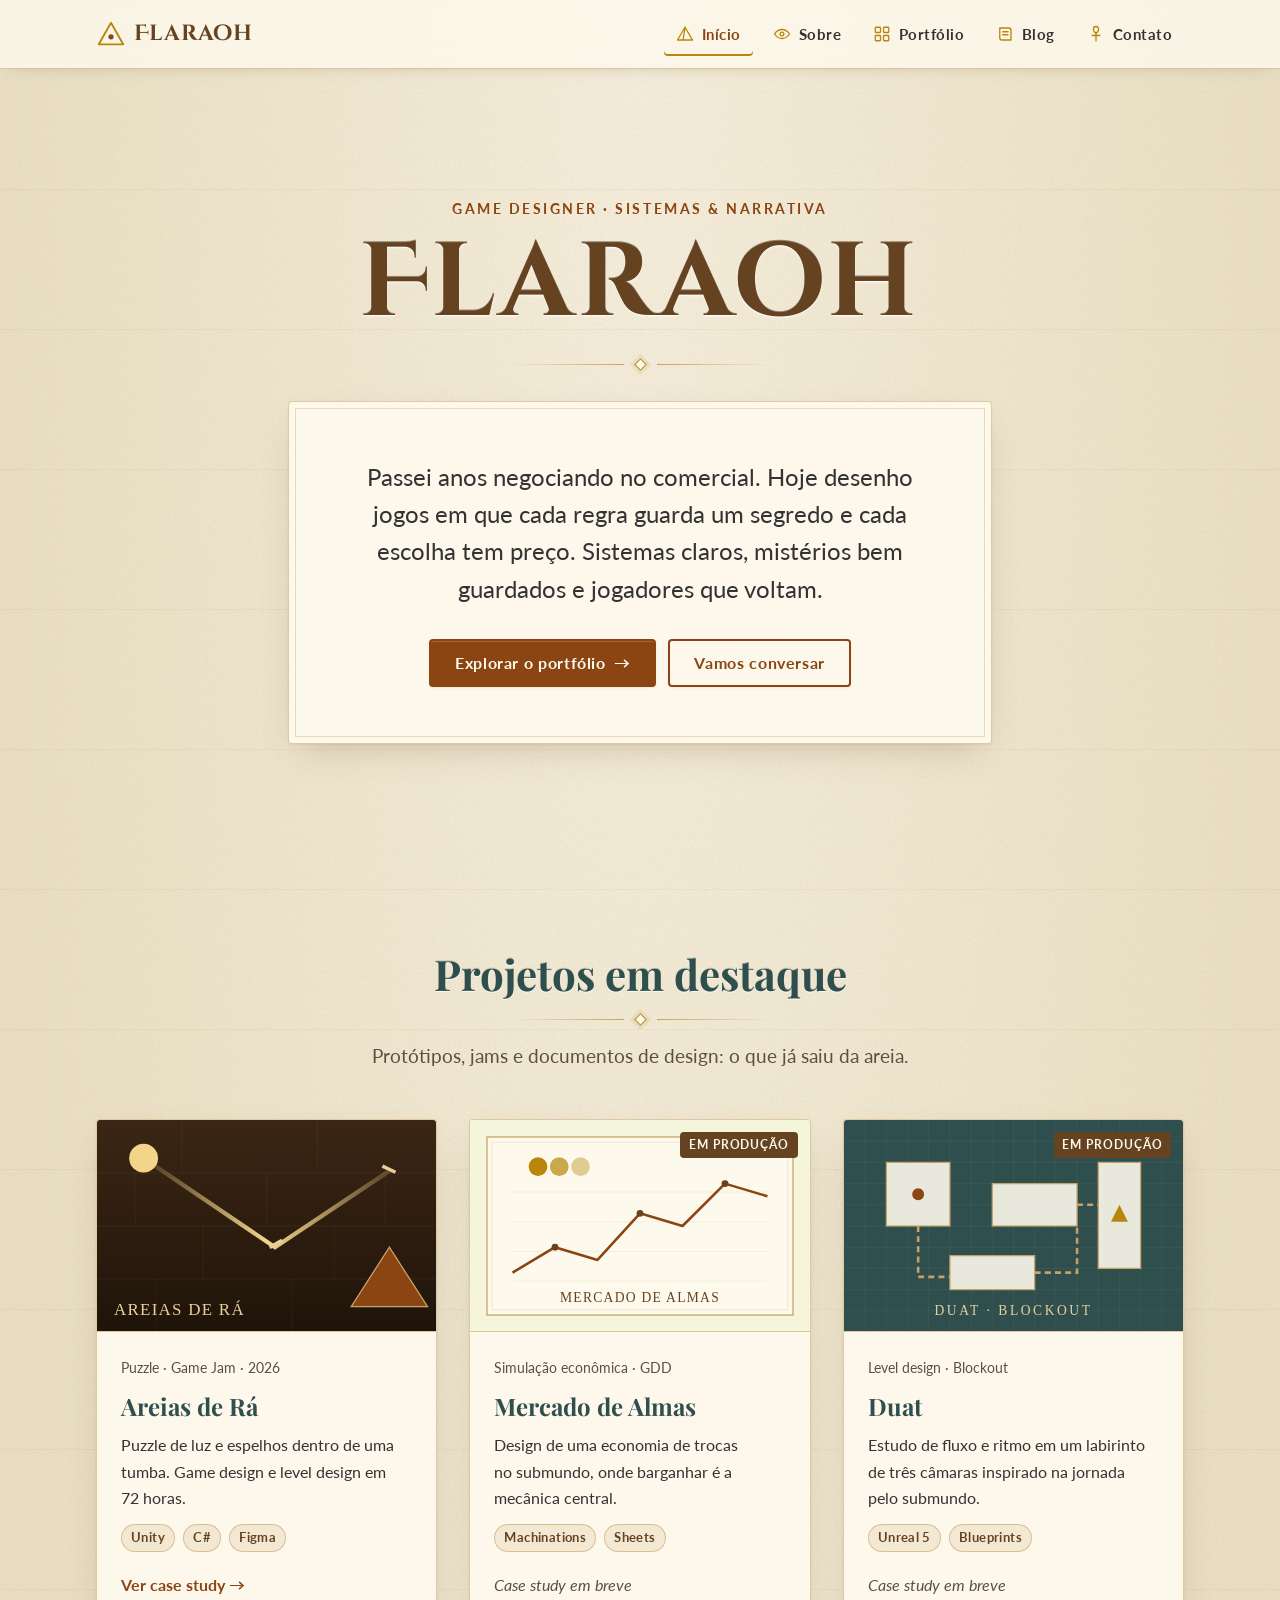
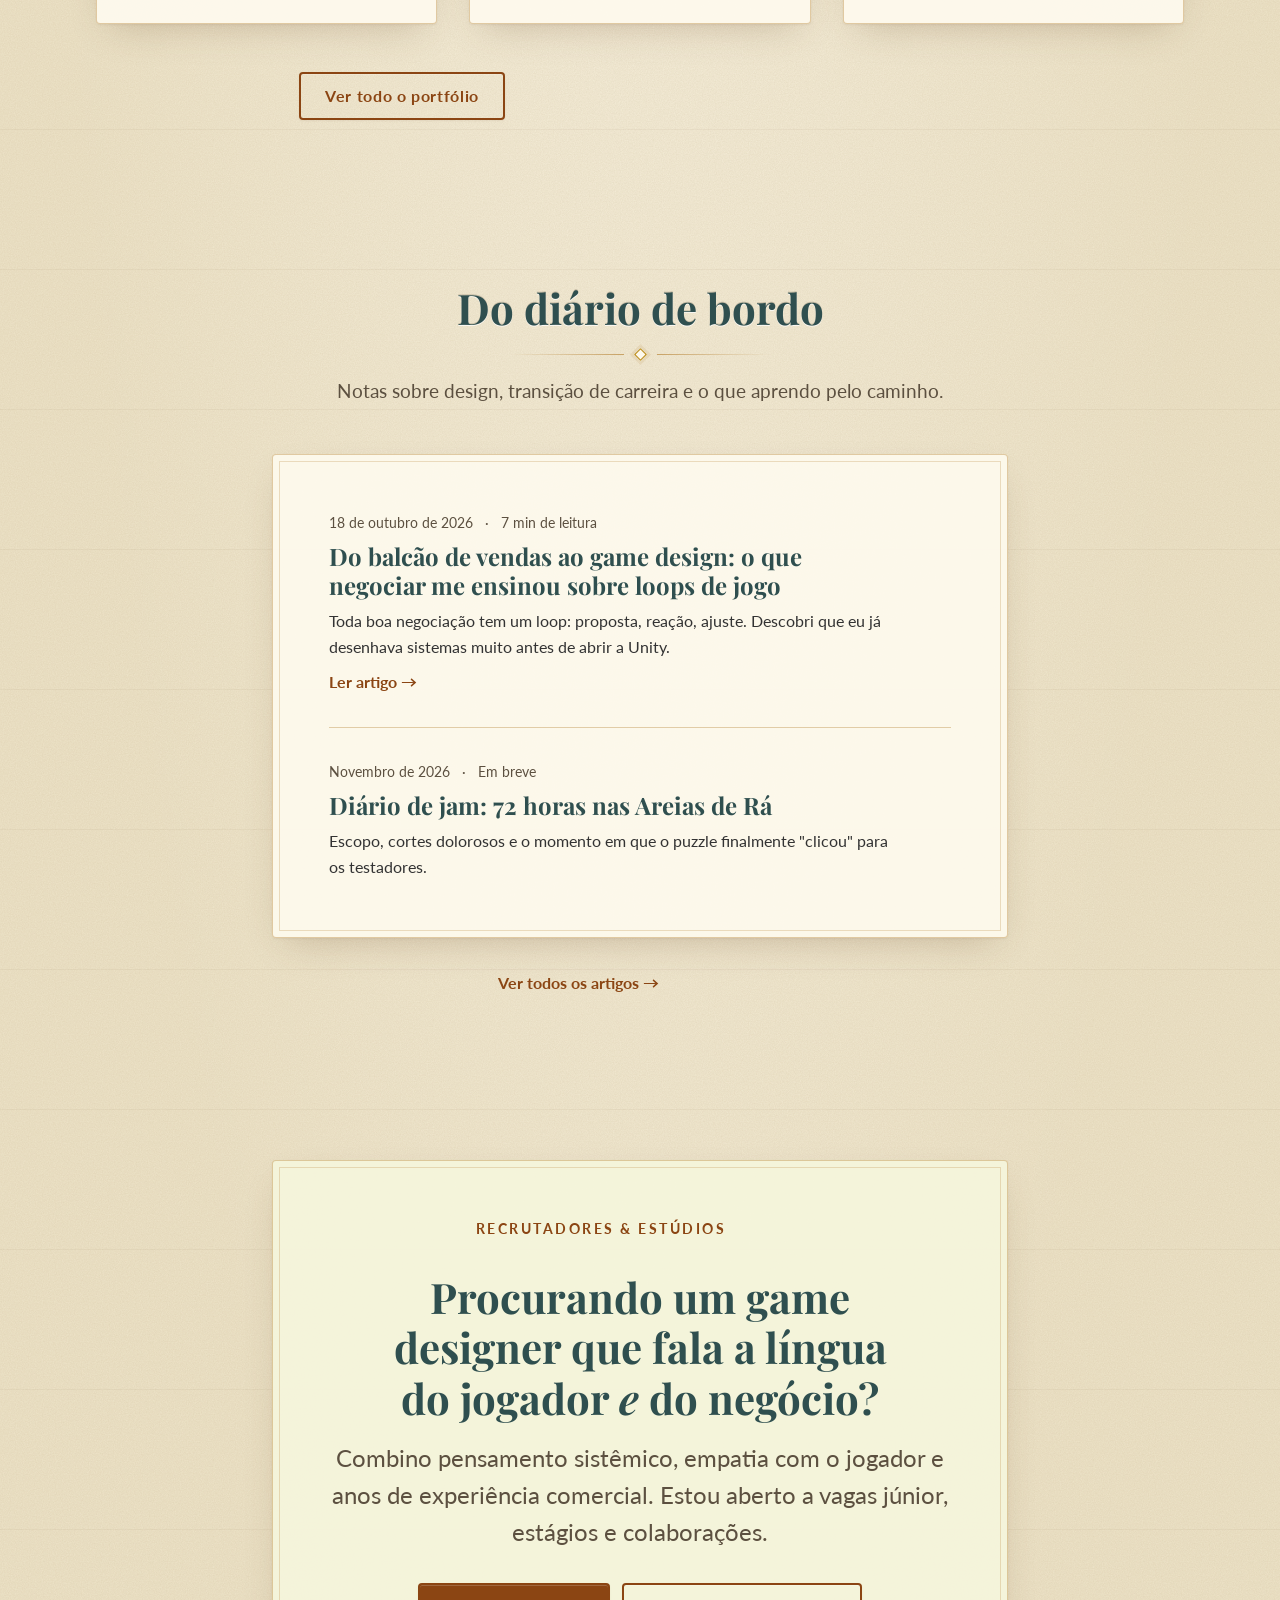
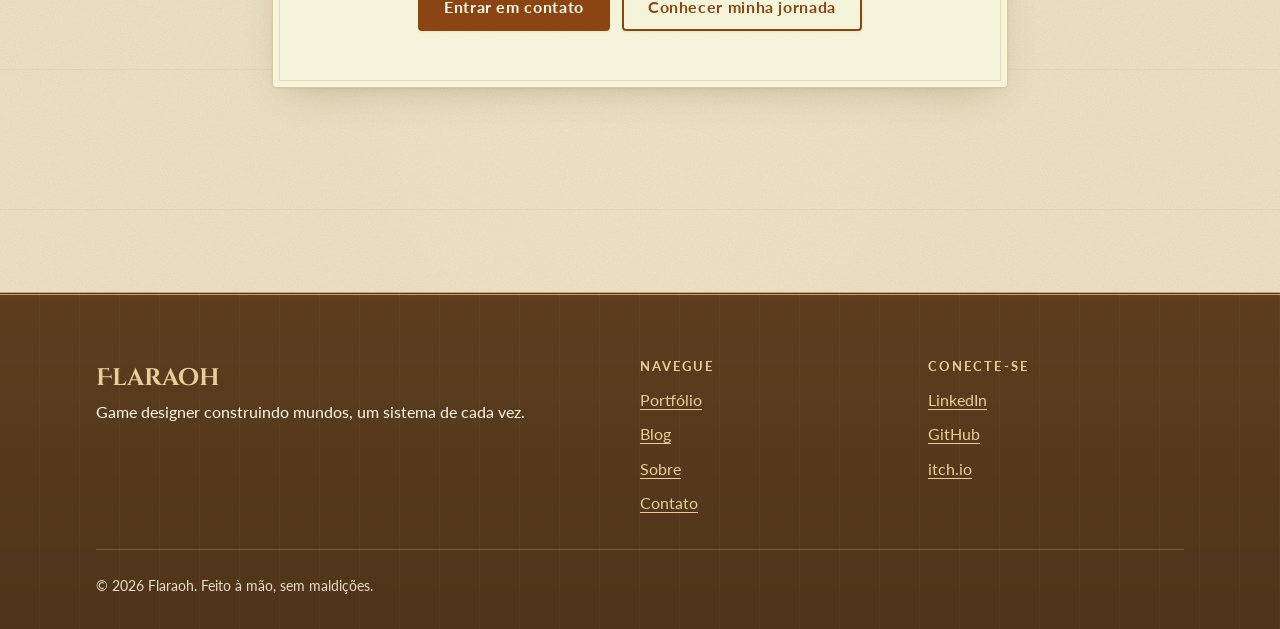
==== index.html @ 3b941d6c "Versão inicial do site Flaraoh Co-Authored-By: Claude Opus 5.5 <noreply@anthropic.com>" ====
<!doctype html>
<html lang="pt-BR">
<head>
  <meta charset="utf-8">
  <meta name="viewport" content="width=device-width, initial-scale=1">
  <title>Flaraoh · Game Designer — Portfólio & Blog</title>
  <meta name="description" content="Flaraoh é game designer com foco em sistemas, narrativa e level design. Conheça os projetos, o blog e vamos conversar.">
  <meta name="theme-color" content="#FDF9ED">
  <meta property="og:title" content="Flaraoh · Game Designer">
  <meta property="og:description" content="Portfólio e blog de game design de Flaraoh.">
  <meta property="og:type" content="website">
  <link rel="icon" href="assets/favicon.svg" type="image/svg+xml">
  <link rel="preconnect" href="https://fonts.googleapis.com">
  <link rel="preconnect" href="https://fonts.gstatic.com" crossorigin>
  <link rel="stylesheet" href="https://fonts.googleapis.com/css2?family=Cinzel+Decorative:wght@700&family=Lato:ital,wght@0,400;0,700;1,400&family=Playfair+Display:wght@600;700&display=swap">
  <link rel="stylesheet" href="css/style.css">
  <script>document.documentElement.classList.add("js");</script>
  <script src="js/main.js" defer></script>
</head>
<body>
  <a class="skip-link" href="#conteudo">Pular para o conteúdo</a>

  <header class="site-header">
    <div class="container site-header__inner">
      <a class="brand" href="index.html">
        <svg class="brand__mark" viewBox="0 0 32 32" aria-hidden="true"><path d="M16 4 3 27h26L16 4Z" fill="none" stroke="#B8860B" stroke-width="2" stroke-linejoin="round"/><circle cx="16" cy="19" r="2.8" fill="#8B4513"/></svg>
        <span class="brand__name">Flaraoh</span>
      </a>
      <button class="nav-toggle" type="button" aria-expanded="false" aria-controls="site-nav">
        <span class="nav-toggle__bars" aria-hidden="true"></span>
        <span class="nav-toggle__label visually-hidden">Abrir menu</span>
      </button>
      <nav id="site-nav" class="site-nav" aria-label="Principal">
        <ul class="site-nav__list">
          <li><a class="site-nav__link" href="index.html" aria-current="page"><svg class="site-nav__icon" viewBox="0 0 24 24" aria-hidden="true"><path d="M12 3 2 20h20L12 3Z"/><path d="M12 3 9.5 20"/></svg>Início</a></li>
          <li><a class="site-nav__link" href="about.html"><svg class="site-nav__icon" viewBox="0 0 24 24" aria-hidden="true"><path d="M2 12s4-6 10-6 10 6 10 6-4 6-10 6S2 12 2 12Z"/><circle cx="12" cy="12" r="2.5"/></svg>Sobre</a></li>
          <li><a class="site-nav__link" href="portfolio.html"><svg class="site-nav__icon" viewBox="0 0 24 24" aria-hidden="true"><rect x="3" y="3" width="7" height="7" rx="1"/><rect x="14" y="3" width="7" height="7" rx="1"/><rect x="3" y="14" width="7" height="7" rx="1"/><rect x="14" y="14" width="7" height="7" rx="1"/></svg>Portfólio</a></li>
          <li><a class="site-nav__link" href="blog.html"><svg class="site-nav__icon" viewBox="0 0 24 24" aria-hidden="true"><path d="M5 4h12a3 3 0 0 1 3 3v13H8a3 3 0 0 1-3-3V4Z"/><path d="M9 9h7M9 13h7"/></svg>Blog</a></li>
          <li><a class="site-nav__link" href="contact.html"><svg class="site-nav__icon" viewBox="0 0 24 24" aria-hidden="true"><path d="M12 11C9.5 9 8.5 7 8.5 5.5a3.5 3.5 0 0 1 7 0C15.5 7 14.5 9 12 11Z"/><path d="M12 11v10M7 14h10"/></svg>Contato</a></li>
        </ul>
      </nav>
    </div>
  </header>

  <main id="conteudo">
    <!-- HERO -->
    <section class="hero" aria-labelledby="hero-title">
      <div class="container hero__inner">
        <p class="eyebrow">Game Designer · Sistemas & Narrativa</p>
        <h1 id="hero-title" class="hero__title engraved">Flaraoh</h1>
        <div class="divider" aria-hidden="true"><span class="divider__gem"></span></div>
        <div class="plaque hero__plaque">
          <p class="hero__lead">Passei anos negociando no comercial. Hoje desenho jogos em que cada regra guarda um segredo e cada escolha tem preço. Sistemas claros, mistérios bem guardados e jogadores que voltam.</p>
          <div class="hero__actions">
            <a class="btn" href="portfolio.html">Explorar o portfólio <span class="btn__arrow" aria-hidden="true">→</span></a>
            <a class="btn btn--ghost" href="contact.html">Vamos conversar</a>
          </div>
        </div>
      </div>
    </section>

    <!-- PROJETOS EM DESTAQUE -->
    <section class="section" aria-labelledby="projetos-title">
      <div class="container">
        <header class="section-header">
          <h2 id="projetos-title" class="section-title engraved--subtle">Projetos em destaque</h2>
          <div class="divider" aria-hidden="true"><span class="divider__gem"></span></div>
          <p class="section-header__sub">Protótipos, jams e documentos de design: o que já saiu da areia.</p>
        </header>

        <ul class="grid grid--3 card-list" role="list">
          <li>
            <article class="card">
              <div class="card__media"><img src="assets/img/project-1.svg" alt="" width="800" height="500" loading="lazy" decoding="async"></div>
              <div class="card__body">
                <p class="card__meta">Puzzle · Game Jam · 2026</p>
                <h3 class="card__title"><a class="card__link" href="project-1.html">Areias de Rá</a></h3>
                <p>Puzzle de luz e espelhos dentro de uma tumba. Game design e level design em 72 horas.</p>
                <ul class="tag-list" aria-label="Tecnologias"><li class="tag">Unity</li><li class="tag">C#</li><li class="tag">Figma</li></ul>
                <p class="card__footer"><span class="card__cta">Ver case study →</span></p>
              </div>
            </article>
          </li>
          <li>
            <article class="card">
              <span class="badge">Em produção</span>
              <div class="card__media"><img src="assets/img/project-2.svg" alt="" width="800" height="500" loading="lazy" decoding="async"></div>
              <div class="card__body">
                <p class="card__meta">Simulação econômica · GDD</p>
                <h3 class="card__title">Mercado de Almas</h3>
                <p>Design de uma economia de trocas no submundo, onde barganhar é a mecânica central.</p>
                <ul class="tag-list" aria-label="Tecnologias"><li class="tag">Machinations</li><li class="tag">Sheets</li></ul>
                <p class="card__footer"><span class="card__cta card__cta--soon">Case study em breve</span></p>
              </div>
            </article>
          </li>
          <li>
            <article class="card">
              <span class="badge">Em produção</span>
              <div class="card__media"><img src="assets/img/project-3.svg" alt="" width="800" height="500" loading="lazy" decoding="async"></div>
              <div class="card__body">
                <p class="card__meta">Level design · Blockout</p>
                <h3 class="card__title">Duat</h3>
                <p>Estudo de fluxo e ritmo em um labirinto de três câmaras inspirado na jornada pelo submundo.</p>
                <ul class="tag-list" aria-label="Tecnologias"><li class="tag">Unreal 5</li><li class="tag">Blueprints</li></ul>
                <p class="card__footer"><span class="card__cta card__cta--soon">Case study em breve</span></p>
              </div>
            </article>
          </li>
        </ul>

        <p class="text-center mt-7"><a class="btn btn--ghost" href="portfolio.html">Ver todo o portfólio</a></p>
      </div>
    </section>

    <!-- ÚLTIMAS DO BLOG -->
    <section class="section section--tight" aria-labelledby="blog-title">
      <div class="container container--narrow">
        <header class="section-header">
          <h2 id="blog-title" class="section-title engraved--subtle">Do diário de bordo</h2>
          <div class="divider" aria-hidden="true"><span class="divider__gem"></span></div>
          <p class="section-header__sub">Notas sobre design, transição de carreira e o que aprendo pelo caminho.</p>
        </header>

        <div class="plaque">
          <ul class="post-list">
            <li>
              <article class="post-preview">
                <p class="post-preview__meta"><time datetime="2026-10-18">18 de outubro de 2026</time><span>7 min de leitura</span></p>
                <h3 class="post-preview__title"><a href="post-1.html">Do balcão de vendas ao game design: o que negociar me ensinou sobre loops de jogo</a></h3>
                <p class="post-preview__excerpt">Toda boa negociação tem um loop: proposta, reação, ajuste. Descobri que eu já desenhava sistemas muito antes de abrir a Unity.</p>
                <p><a class="link-arrow" href="post-1.html" aria-label="Ler artigo: Do balcão de vendas ao game design">Ler artigo</a></p>
              </article>
            </li>
            <li>
              <article class="post-preview">
                <p class="post-preview__meta"><time datetime="2026-11">Novembro de 2026</time><span>Em breve</span></p>
                <h3 class="post-preview__title">Diário de jam: 72 horas nas Areias de Rá</h3>
                <p class="post-preview__excerpt">Escopo, cortes dolorosos e o momento em que o puzzle finalmente "clicou" para os testadores.</p>
              </article>
            </li>
          </ul>
        </div>

        <p class="text-center mt-6"><a class="link-arrow" href="blog.html">Ver todos os artigos</a></p>
      </div>
    </section>

    <!-- CTA -->
    <section class="section" aria-labelledby="cta-title">
      <div class="container container--narrow">
        <div class="plaque plaque--beige cta-band">
          <p class="eyebrow">Recrutadores & estúdios</p>
          <h2 id="cta-title" class="mt-6">Procurando um game designer que fala a língua do jogador <em>e</em> do negócio?</h2>
          <p class="lead">Combino pensamento sistêmico, empatia com o jogador e anos de experiência comercial. Estou aberto a vagas júnior, estágios e colaborações.</p>
          <div class="cta-band__actions">
            <a class="btn" href="contact.html">Entrar em contato</a>
            <a class="btn btn--ghost" href="about.html">Conhecer minha jornada</a>
          </div>
        </div>
      </div>
    </section>
  </main>

  <footer class="site-footer">
    <div class="container site-footer__inner">
      <div>
        <p class="site-footer__brand">Flaraoh</p>
        <p>Game designer construindo mundos, um sistema de cada vez.</p>
      </div>
      <nav aria-label="Rodapé">
        <h2 class="site-footer__heading">Navegue</h2>
        <ul class="site-footer__links">
          <li><a href="portfolio.html">Portfólio</a></li>
          <li><a href="blog.html">Blog</a></li>
          <li><a href="about.html">Sobre</a></li>
          <li><a href="contact.html">Contato</a></li>
        </ul>
      </nav>
      <div>
        <h2 class="site-footer__heading">Conecte-se</h2>
        <ul class="site-footer__links">
          <li><a href="https://www.linkedin.com/in/seu-usuario" rel="noopener">LinkedIn</a></li>
          <li><a href="https://github.com/seu-usuario" rel="noopener">GitHub</a></li>
          <li><a href="https://seu-usuario.itch.io" rel="noopener">itch.io</a></li>
        </ul>
      </div>
      <p class="site-footer__copy">© <span data-year>2026</span> Flaraoh. Feito à mão, sem maldições.</p>
    </div>
  </footer>
</body>
</html>
---- css/style.css ----
/* ==========================================================================
   Flaraoh — Portfólio & Blog
   Tema: "Deserto Dourado" · Tipografia: "Antigo & Moderno"
   Organização: 1. Tokens · 2. Reset/Base · 3. Tipografia · 4. Layout
                5. Componentes · 6. Páginas · 7. Utilitários · 8. Media
   Convenção de classes: BEM-like (bloco__elemento--modificador)
   ========================================================================== */

/* 1. TOKENS
   ========================================================================== */
:root {
  /* Paleta "Deserto Dourado" */
  --c-sand: #FDF9ED;        /* Primária: Areia Clara (placas/pergaminho) */
  --c-beige: #F5F5DC;       /* Primária: Bege Claro */
  --c-wall: #EDE3C8;        /* Pedra da parede (fundo do body) */
  --c-gold: #C8A265;        /* Secundária: Ouro Envelhecido (decorativo) */
  --c-goldenrod: #B8860B;   /* Secundária: Goldenrod (ícones/linhas) */
  --c-gold-light: #E8CF9A;  /* Ouro claro para texto sobre fundo escuro */
  --c-cta: #8B4513;         /* Destaque: Saddle Brown (botões/links) */
  --c-cta-dark: #654321;    /* Destaque: Marrom Escuro (hover/títulos) */
  --c-text: #333333;        /* Texto principal */
  --c-slate: #2F4F4F;       /* Títulos secundários */
  --c-muted: #5C5040;       /* Texto de apoio (contraste ≥ 7:1 sobre areia) */
  --c-border: #7A6545;      /* Borda de campos (≥ 3:1 sobre areia) */
  --c-error: #A0281E;
  --c-success: #2E5E3A;

  /* Tipografia */
  --f-display: "Cinzel Decorative", "Cinzel", Georgia, serif;
  --f-heading: "Playfair Display", Georgia, "Times New Roman", serif;
  --f-body: "Lato", "Open Sans", system-ui, -apple-system, "Segoe UI", sans-serif;

  --fs-sm: 0.875rem;
  --fs-base: 1rem;
  --fs-md: clamp(1.0625rem, 0.3vw + 1rem, 1.1875rem);
  --fs-lg: clamp(1.25rem, 0.8vw + 1rem, 1.5rem);
  --fs-h3: clamp(1.25rem, 0.9vw + 1rem, 1.5rem);
  --fs-h2: clamp(1.75rem, 2.2vw + 1rem, 2.625rem);
  --fs-h1: clamp(2.25rem, 4vw + 1rem, 3.75rem);
  --fs-hero: clamp(3rem, 9vw + 1rem, 6.5rem);

  /* Espaçamento */
  --sp-1: 0.25rem;
  --sp-2: 0.5rem;
  --sp-3: 0.75rem;
  --sp-4: 1rem;
  --sp-5: 1.5rem;
  --sp-6: 2rem;
  --sp-7: 3rem;
  --sp-8: 4rem;
  --sp-9: 6rem;
  --section-y: clamp(3.5rem, 8vw, 7rem);

  /* Formas & sombras */
  --radius: 4px;
  --radius-lg: 10px;
  --shadow-sm: 0 1px 2px rgb(101 67 33 / 0.08);
  --shadow-plaque: 0 1px 2px rgb(101 67 33 / 0.08), 0 14px 36px -14px rgb(101 67 33 / 0.28);
  --shadow-lift: 0 2px 4px rgb(101 67 33 / 0.1), 0 20px 40px -16px rgb(101 67 33 / 0.35);

  --container: 72rem;
  --measure: 68ch;
  --header-h: 4.25rem;
  --ease: cubic-bezier(0.2, 0.7, 0.2, 1);
}

/* 2. RESET / BASE
   ========================================================================== */
*,
*::before,
*::after { box-sizing: border-box; }

* { margin: 0; }

html {
  -webkit-text-size-adjust: 100%;
  text-size-adjust: 100%;
  scroll-behavior: smooth;
  scroll-padding-top: calc(var(--header-h) + var(--sp-4));
}

body {
  min-height: 100vh;
  display: flex;
  flex-direction: column;
  font-family: var(--f-body);
  font-size: var(--fs-base);
  line-height: 1.65;
  color: var(--c-text);
  background-color: var(--c-wall);
  /* "Parede gravada": ruído de pedra + fiadas horizontais muito sutis */
  background-image:
    url("data:image/svg+xml,%3Csvg xmlns='http://www.w3.org/2000/svg' width='220' height='220'%3E%3Cfilter id='n'%3E%3CfeTurbulence type='fractalNoise' baseFrequency='.85' numOctaves='3' stitchTiles='stitch'/%3E%3CfeColorMatrix values='0 0 0 0 .40 0 0 0 0 .28 0 0 0 0 .13 0 0 0 .16 0'/%3E%3C/filter%3E%3Crect width='100%25' height='100%25' filter='url(%23n)'/%3E%3C/svg%3E"),
    repeating-linear-gradient(0deg, transparent 0 139px, rgb(101 67 33 / 0.05) 139px 140px),
    radial-gradient(ellipse at 50% 0%, rgb(253 249 237 / 0.7), transparent 70%);
  text-rendering: optimizeLegibility;
  -webkit-font-smoothing: antialiased;
}

main { flex: 1; }

img,
svg,
video,
iframe {
  display: block;
  max-width: 100%;
}

img { height: auto; }

input,
button,
textarea,
select { font: inherit; color: inherit; }

a {
  color: var(--c-cta);
  text-decoration-thickness: 1px;
  text-underline-offset: 0.2em;
  transition: color 0.2s var(--ease);
}

a:hover { color: var(--c-cta-dark); text-decoration-thickness: 2px; }

:focus-visible {
  outline: 3px solid var(--c-cta);
  outline-offset: 3px;
  border-radius: 2px;
}

::selection { background: var(--c-gold); color: #1F1408; }

/* 3. TIPOGRAFIA
   ========================================================================== */
h1,
h2,
h3 {
  font-family: var(--f-heading);
  font-weight: 700;
  line-height: 1.2;
  color: var(--c-slate);
  text-wrap: balance;
}

h1 { font-size: var(--fs-h1); color: var(--c-cta-dark); }
h2 { font-size: var(--fs-h2); }
h3 { font-size: var(--fs-h3); }

p,
li { max-width: var(--measure); text-wrap: pretty; }

.lead {
  font-size: var(--fs-lg);
  line-height: 1.55;
  color: var(--c-muted);
}

.eyebrow {
  font-family: var(--f-body);
  font-size: var(--fs-sm);
  font-weight: 700;
  letter-spacing: 0.18em;
  text-transform: uppercase;
  color: var(--c-cta);
}

/* Efeito "gravado na pedra" — somente H1 da home e (sutilmente) H2 de seção */
.engraved {
  font-family: var(--f-display);
  font-weight: 700;
  letter-spacing: 0.04em;
  color: var(--c-cta-dark);
  text-shadow:
    0 -1px 0 rgb(40 22 6 / 0.45),   /* sombra na borda superior do sulco */
    0 1px 0 rgb(255 255 255 / 0.75), /* luz batendo na borda inferior */
    0 2px 3px rgb(255 255 255 / 0.35);
}

.engraved--subtle {
  text-shadow:
    0 -1px 0 rgb(40 22 6 / 0.18),
    0 1px 0 rgb(255 255 255 / 0.8);
}

/* 4. LAYOUT
   ========================================================================== */
.container {
  width: 100%;
  max-width: var(--container);
  margin-inline: auto;
  padding-inline: var(--sp-4);
}

.container--narrow { max-width: 50rem; }

.section { padding-block: var(--section-y); }
.section--tight { padding-block: calc(var(--section-y) * 0.6); }

.stack > * + * { margin-top: var(--sp-4); }
.stack--lg > * + * { margin-top: var(--sp-6); }

.grid {
  display: grid;
  gap: var(--sp-6);
  grid-template-columns: 1fr;
}

/* 5. COMPONENTES
   ========================================================================== */

/* --- Skip link --- */
.skip-link {
  position: absolute;
  left: var(--sp-4);
  top: -100px;
  z-index: 100;
  padding: var(--sp-3) var(--sp-4);
  background: var(--c-cta-dark);
  color: var(--c-sand);
  font-weight: 700;
  border-radius: var(--radius);
}

.skip-link:focus { top: var(--sp-3); color: var(--c-sand); }

/* --- Cabeçalho fixo --- */
.site-header {
  position: sticky;
  top: 0;
  z-index: 50;
  background: rgb(253 249 237 / 0.94);
  border-bottom: 1px solid rgb(200 162 101 / 0.6);
  box-shadow: 0 6px 18px -14px rgb(101 67 33 / 0.5);
}

@supports (backdrop-filter: blur(8px)) {
  .site-header {
    background: rgb(253 249 237 / 0.82);
    backdrop-filter: blur(10px) saturate(1.1);
  }
}

.site-header__inner {
  position: relative;
  display: flex;
  flex-wrap: wrap;
  align-items: center;
  justify-content: space-between;
  min-height: var(--header-h);
  gap: var(--sp-2) var(--sp-4);
}

.brand {
  display: inline-flex;
  align-items: center;
  gap: var(--sp-2);
  text-decoration: none;
  color: var(--c-cta-dark);
}

.brand:hover { color: var(--c-cta); text-decoration: none; }

.brand__mark { width: 30px; height: 30px; flex: none; }

.brand__name {
  font-family: var(--f-display);
  font-weight: 700;
  font-size: 1.375rem;
  letter-spacing: 0.04em;
}

/* --- Botão do menu (mobile) --- */
.nav-toggle {
  display: none;
  align-items: center;
  justify-content: center;
  width: 44px;
  height: 44px;
  padding: 0;
  background: transparent;
  border: 1px solid rgb(200 162 101 / 0.7);
  border-radius: var(--radius);
  cursor: pointer;
  color: var(--c-cta-dark);
}

.js .nav-toggle { display: inline-flex; }

.nav-toggle__bars,
.nav-toggle__bars::before,
.nav-toggle__bars::after {
  display: block;
  width: 20px;
  height: 2px;
  background: currentColor;
  border-radius: 2px;
  transition: transform 0.25s var(--ease), background-color 0.25s var(--ease);
}

.nav-toggle__bars { position: relative; }
.nav-toggle__bars::before,
.nav-toggle__bars::after { content: ""; position: absolute; left: 0; }
.nav-toggle__bars::before { top: -6px; }
.nav-toggle__bars::after { top: 6px; }

.nav-toggle[aria-expanded="true"] .nav-toggle__bars { background: transparent; }
.nav-toggle[aria-expanded="true"] .nav-toggle__bars::before { transform: translateY(6px) rotate(45deg); }
.nav-toggle[aria-expanded="true"] .nav-toggle__bars::after { transform: translateY(-6px) rotate(-45deg); }

/* --- Navegação --- */
.site-nav { width: 100%; }

.site-nav__list {
  list-style: none;
  padding: 0 0 var(--sp-3);
  display: flex;
  flex-wrap: wrap;
  gap: var(--sp-1) var(--sp-2);
}

/* Com JS: menu vira dropdown no mobile. Sem JS: fica sempre visível. */
.js .site-nav {
  display: none;
  position: absolute;
  top: 100%;
  left: 0;
  right: 0;
  background: var(--c-sand);
  border-bottom: 1px solid var(--c-gold);
  box-shadow: 0 18px 30px -18px rgb(101 67 33 / 0.45);
}

.js .site-nav.is-open { display: block; animation: nav-in 0.22s var(--ease); }

.js .site-nav__list {
  flex-direction: column;
  padding: var(--sp-3) var(--sp-4) var(--sp-5);
}

@keyframes nav-in {
  from { opacity: 0; transform: translateY(-6px); }
  to { opacity: 1; transform: none; }
}

.site-nav__link {
  display: flex;
  align-items: center;
  gap: var(--sp-2);
  min-height: 44px;
  padding: var(--sp-2) var(--sp-3);
  border-radius: var(--radius);
  font-weight: 700;
  font-size: 0.9375rem;
  letter-spacing: 0.03em;
  color: var(--c-text);
  text-decoration: none;
  transition: background-color 0.2s var(--ease), color 0.2s var(--ease);
}

.site-nav__link:hover {
  color: var(--c-cta-dark);
  background: rgb(200 162 101 / 0.16);
  text-decoration: none;
}

.site-nav__link[aria-current="page"] {
  color: var(--c-cta);
  box-shadow: inset 0 -2px 0 var(--c-goldenrod);
}

.site-nav__icon {
  width: 18px;
  height: 18px;
  flex: none;
  fill: none;
  stroke: var(--c-goldenrod);
  stroke-width: 1.75;
  stroke-linecap: round;
  stroke-linejoin: round;
}

/* --- Botões / CTAs --- */
.btn {
  --btn-bg: var(--c-cta);
  --btn-fg: var(--c-sand);
  --btn-bd: var(--c-cta);
  display: inline-flex;
  align-items: center;
  justify-content: center;
  gap: var(--sp-2);
  min-height: 48px;
  padding: var(--sp-3) var(--sp-5);
  font-family: var(--f-body);
  font-weight: 700;
  font-size: 1rem;
  letter-spacing: 0.04em;
  line-height: 1.2;
  text-decoration: none;
  color: var(--btn-fg);
  background: var(--btn-bg);
  border: 2px solid var(--btn-bd);
  border-radius: var(--radius);
  box-shadow: var(--shadow-sm), inset 0 1px 0 rgb(255 255 255 / 0.18);
  cursor: pointer;
  transition: transform 0.18s var(--ease), box-shadow 0.18s var(--ease),
              background-color 0.18s var(--ease), color 0.18s var(--ease);
}

.btn:hover {
  --btn-bg: var(--c-cta-dark);
  --btn-bd: var(--c-cta-dark);
  color: var(--btn-fg);
  text-decoration: none;
  transform: translateY(-2px);
  box-shadow: 0 10px 20px -10px rgb(101 67 33 / 0.7), inset 0 1px 0 rgb(255 255 255 / 0.18);
}

.btn:active {
  transform: translateY(1px);
  box-shadow: inset 0 3px 6px rgb(0 0 0 / 0.3);
}

.btn--ghost {
  --btn-bg: transparent;
  --btn-fg: var(--c-cta);
}

.btn--ghost:hover {
  --btn-bg: var(--c-cta);
  --btn-bd: var(--c-cta);
  --btn-fg: var(--c-sand);
}

.btn--block { width: 100%; }

.btn[disabled],
.btn[aria-disabled="true"] { opacity: 0.6; cursor: not-allowed; transform: none; }

.btn__arrow { transition: transform 0.18s var(--ease); }
.btn:hover .btn__arrow { transform: translateX(3px); }

.link-arrow {
  display: inline-flex;
  align-items: center;
  gap: var(--sp-1);
  font-weight: 700;
  text-decoration: none;
}

.link-arrow::after {
  content: "→";
  transition: transform 0.18s var(--ease);
}

.link-arrow:hover { text-decoration: underline; }
.link-arrow:hover::after { transform: translateX(3px); }

/* --- Placa / Pergaminho (fundo do conteúdo) --- */
.plaque {
  position: relative;
  padding: clamp(1.5rem, 5vw, 3.5rem);
  background: rgb(253 249 237 / 0.95);
  border: 1px solid rgb(200 162 101 / 0.55);
  border-radius: var(--radius);
  box-shadow: var(--shadow-plaque);
  /* moldura interna dupla, como uma placa entalhada */
  outline: 1px solid rgb(200 162 101 / 0.35);
  outline-offset: -8px;
}

.plaque--beige { background: rgb(245 245 220 / 0.95); }
.plaque--compact { padding: clamp(1.25rem, 4vw, 2rem); }

/* --- Divisor ornamental --- */
.divider {
  display: flex;
  align-items: center;
  gap: var(--sp-3);
  width: min(260px, 70%);
  margin: var(--sp-5) auto;
}

.divider::before,
.divider::after {
  content: "";
  flex: 1;
  height: 1px;
  background: linear-gradient(90deg, transparent, var(--c-gold));
}

.divider::after { background: linear-gradient(270deg, transparent, var(--c-gold)); }

.divider__gem {
  width: 9px;
  height: 9px;
  transform: rotate(45deg);
  border: 1px solid var(--c-goldenrod);
  background: var(--c-sand);
  box-shadow: 0 0 0 3px rgb(200 162 101 / 0.18);
}

.divider--start { margin-inline: 0; }
.divider--start::before { display: none; }

/* --- Cabeçalho de seção --- */
.section-header {
  text-align: center;
  margin-bottom: var(--sp-7);
}

.section-header > p { margin-inline: auto; }
.section-header .divider { margin-block: var(--sp-4); }

.section-title { font-family: var(--f-heading); }

.section-header__sub { color: var(--c-muted); font-size: var(--fs-md); }

/* --- Cabeçalho de página interna --- */
.page-header {
  padding-block: clamp(3rem, 7vw, 5.5rem) var(--sp-6);
  text-align: center;
}

.page-header > * { margin-inline: auto; }
.page-header .lead { margin-top: var(--sp-3); }

/* --- Hero (home) --- */
.hero {
  padding-block: clamp(3.5rem, 10vw, 8rem) var(--section-y);
  text-align: center;
  overflow: hidden;
}

.hero__inner { display: flex; flex-direction: column; align-items: center; }

.hero__title {
  font-size: var(--fs-hero);
  line-height: 1;
  margin-top: var(--sp-3);
}

.hero__plaque { max-width: 44rem; margin-top: var(--sp-2); }

.hero__lead {
  font-size: var(--fs-lg);
  line-height: 1.55;
  margin-inline: auto;
}

.hero__actions {
  display: flex;
  flex-direction: column;
  gap: var(--sp-3);
  margin-top: var(--sp-6);
}

/* --- Tags --- */
.tag-list {
  list-style: none;
  padding: 0;
  display: flex;
  flex-wrap: wrap;
  gap: var(--sp-2);
}

.tag {
  display: inline-block;
  padding: 0.2em 0.7em;
  font-size: 0.8125rem;
  font-weight: 700;
  letter-spacing: 0.03em;
  color: var(--c-cta-dark);
  background: rgb(200 162 101 / 0.18);
  border: 1px solid rgb(200 162 101 / 0.6);
  border-radius: 999px;
}

/* --- Cards de projeto --- */
.card-list { list-style: none; padding: 0; }
.card-list > li { max-width: none; display: flex; }
.card-list > li > .card { flex: 1; }

.card {
  position: relative;
  display: flex;
  flex-direction: column;
  background: rgb(253 249 237 / 0.96);
  border: 1px solid rgb(200 162 101 / 0.55);
  border-radius: var(--radius);
  box-shadow: var(--shadow-plaque);
  overflow: hidden;
  transition: transform 0.25s var(--ease), box-shadow 0.25s var(--ease);
}

.card:has(.card__link:hover),
.card:focus-within {
  transform: translateY(-4px);
  box-shadow: var(--shadow-lift);
}

.card__media {
  aspect-ratio: 16 / 10;
  background: var(--c-beige);
  border-bottom: 1px solid rgb(200 162 101 / 0.55);
  overflow: hidden;
}

.card__media img {
  width: 100%;
  height: 100%;
  object-fit: cover;
  transition: transform 0.5s var(--ease);
}

.card:has(.card__link:hover) .card__media img { transform: scale(1.04); }

.card__body {
  display: flex;
  flex-direction: column;
  flex: 1;
  gap: var(--sp-3);
  padding: var(--sp-5);
}

.card__meta { font-size: var(--fs-sm); color: var(--c-muted); }

.card__title a { color: inherit; text-decoration: none; }

/* link "esticado": o card inteiro é clicável sem aninhar links */
.card__link::after { content: ""; position: absolute; inset: 0; }

.card__footer { margin-top: auto; padding-top: var(--sp-2); }

.card__cta { font-weight: 700; color: var(--c-cta); }
.card__cta--soon { color: var(--c-muted); font-style: italic; font-weight: 400; }

.badge {
  position: absolute;
  top: var(--sp-3);
  right: var(--sp-3);
  z-index: 1;
  padding: 0.25em 0.7em;
  font-size: 0.75rem;
  font-weight: 700;
  letter-spacing: 0.08em;
  text-transform: uppercase;
  color: var(--c-sand);
  background: var(--c-cta-dark);
  border-radius: var(--radius);
}

/* --- Lista de posts --- */
.post-list { list-style: none; padding: 0; }

.post-list > li { max-width: none; }

.post-list > li + li {
  margin-top: var(--sp-6);
  padding-top: var(--sp-6);
  border-top: 1px solid rgb(200 162 101 / 0.5);
}

.post-preview { display: grid; gap: var(--sp-2); }

.post-preview__meta {
  display: flex;
  flex-wrap: wrap;
  gap: var(--sp-1) var(--sp-3);
  font-size: var(--fs-sm);
  color: var(--c-muted);
}

.post-preview__meta span::before { content: "·"; margin-right: var(--sp-3); }

.post-preview__title a { color: var(--c-slate); text-decoration: none; }
.post-preview__title a:hover { color: var(--c-cta); text-decoration: underline; }

.post-preview__excerpt { color: var(--c-text); }

/* --- Faixa de CTA --- */
.cta-band { text-align: center; }
.cta-band .lead { margin: var(--sp-4) auto 0; }
.cta-band__actions {
  display: flex;
  flex-wrap: wrap;
  justify-content: center;
  gap: var(--sp-3);
  margin-top: var(--sp-6);
}

/* --- Artigo / Prosa --- */
.prose {
  font-size: var(--fs-md);
  line-height: 1.8;
}

.prose > * + * { margin-top: 1.25em; }
.prose h2 { font-size: clamp(1.5rem, 1.5vw + 1rem, 2rem); margin-top: 2.2em; }
.prose h3 { margin-top: 1.8em; }
.prose h2 + *,
.prose h3 + * { margin-top: 0.6em; }

.prose ul,
.prose ol { padding-left: 1.4em; }
.prose li + li { margin-top: 0.4em; }
.prose li::marker { color: var(--c-goldenrod); }

.prose blockquote {
  padding: var(--sp-4) var(--sp-5);
  border-left: 3px solid var(--c-gold);
  background: rgb(200 162 101 / 0.1);
  font-family: var(--f-heading);
  font-style: italic;
  font-size: 1.15em;
  color: var(--c-slate);
}

.prose code {
  font-size: 0.9em;
  padding: 0.1em 0.35em;
  background: rgb(200 162 101 / 0.18);
  border-radius: 3px;
}

.article-header { text-align: center; }
.article-header > * { margin-inline: auto; }
.article-header__meta {
  display: flex;
  flex-wrap: wrap;
  justify-content: center;
  gap: var(--sp-1) var(--sp-4);
  margin-top: var(--sp-4);
  font-size: var(--fs-sm);
  color: var(--c-muted);
}

/* --- Figuras / mídia --- */
.figure { margin-block: var(--sp-6); }

.figure img,
.figure .video-frame {
  width: 100%;
  border-radius: var(--radius);
  border: 1px solid rgb(200 162 101 / 0.55);
  box-shadow: var(--shadow-sm);
}

.figure figcaption {
  margin-top: var(--sp-2);
  font-size: var(--fs-sm);
  color: var(--c-muted);
  text-align: center;
  max-width: none;
}

.video-frame {
  position: relative;
  aspect-ratio: 16 / 9;
  background: #2A1B0E;
  overflow: hidden;
}

.video-frame iframe,
.video-frame img { position: absolute; inset: 0; width: 100%; height: 100%; object-fit: cover; border: 0; }

.gallery {
  display: grid;
  gap: var(--sp-4);
  grid-template-columns: 1fr;
}

.gallery .figure { margin: 0; }

/* --- Lista de metadados (projeto) --- */
.meta-list {
  display: grid;
  gap: var(--sp-4);
  grid-template-columns: repeat(auto-fit, minmax(8rem, 1fr));
}

.meta-list dt {
  font-size: 0.75rem;
  font-weight: 700;
  letter-spacing: 0.14em;
  text-transform: uppercase;
  color: var(--c-cta);
}

.meta-list dd { margin: var(--sp-1) 0 0; font-weight: 700; color: var(--c-slate); }

/* --- Destaques do case study --- */
.stats {
  list-style: none;
  padding: 0;
  display: grid;
  gap: var(--sp-4);
  grid-template-columns: repeat(auto-fit, minmax(9rem, 1fr));
}

.stats li {
  max-width: none;
  padding: var(--sp-4);
  text-align: center;
  background: rgb(200 162 101 / 0.12);
  border: 1px solid rgb(200 162 101 / 0.5);
  border-radius: var(--radius);
}

.stats strong {
  display: block;
  font-family: var(--f-heading);
  font-size: 2rem;
  line-height: 1.1;
  color: var(--c-cta-dark);
}

.stats span { font-size: var(--fs-sm); color: var(--c-muted); }

/* --- Navegação entre páginas (anterior/próximo) --- */
.pager {
  display: flex;
  flex-wrap: wrap;
  justify-content: space-between;
  gap: var(--sp-4);
  margin-top: var(--sp-7);
  padding-top: var(--sp-5);
  border-top: 1px solid rgb(200 162 101 / 0.5);
}

/* --- Linha do tempo (sobre) --- */
.timeline {
  list-style: none;
  padding: 0 0 0 var(--sp-6);
  position: relative;
}

.timeline::before {
  content: "";
  position: absolute;
  left: 7px;
  top: 0.4rem;
  bottom: 0.4rem;
  width: 1px;
  background: linear-gradient(var(--c-gold), rgb(200 162 101 / 0.2));
}

.timeline__item { position: relative; max-width: none; }
.timeline__item + .timeline__item { margin-top: var(--sp-6); }

.timeline__item::before {
  content: "";
  position: absolute;
  left: calc(-1 * var(--sp-6) + 2px);
  top: 0.45rem;
  width: 11px;
  height: 11px;
  transform: rotate(45deg);
  background: var(--c-sand);
  border: 2px solid var(--c-goldenrod);
}

.timeline__item--current::before { background: var(--c-cta); border-color: var(--c-cta); }

.timeline__period {
  font-size: var(--fs-sm);
  font-weight: 700;
  letter-spacing: 0.1em;
  text-transform: uppercase;
  color: var(--c-cta);
}

.timeline__item h3 { margin-block: var(--sp-1) var(--sp-2); }

/* --- Perfil (sobre) --- */
.profile {
  display: grid;
  gap: var(--sp-6);
  align-items: center;
}

.profile__photo {
  width: min(280px, 80%);
  margin-inline: auto;
  padding: 10px;
  background: var(--c-sand);
  border: 1px solid var(--c-gold);
  border-radius: 140px 140px var(--radius) var(--radius); /* arco de portal de templo */
  box-shadow: var(--shadow-plaque);
}

.profile__photo img { border-radius: 130px 130px 2px 2px; width: 100%; }

.skill-groups {
  display: grid;
  gap: var(--sp-5);
}

.skill-group h3 { font-size: 1.125rem; margin-bottom: var(--sp-3); }

.contact-facts { list-style: none; padding: 0; display: grid; gap: var(--sp-2); }
.contact-facts strong { color: var(--c-slate); }

/* --- Links sociais --- */
.social-list {
  list-style: none;
  padding: 0;
  display: grid;
  gap: var(--sp-3);
}

.social-list a {
  display: flex;
  align-items: center;
  gap: var(--sp-3);
  min-height: 48px;
  padding: var(--sp-3) var(--sp-4);
  font-weight: 700;
  text-decoration: none;
  color: var(--c-text);
  background: rgb(253 249 237 / 0.7);
  border: 1px solid rgb(200 162 101 / 0.6);
  border-radius: var(--radius);
  transition: border-color 0.2s var(--ease), transform 0.2s var(--ease), background-color 0.2s var(--ease);
}

.social-list a:hover {
  color: var(--c-cta-dark);
  border-color: var(--c-cta);
  background: var(--c-sand);
  transform: translateX(3px);
}

.social-list small { display: block; font-weight: 400; color: var(--c-muted); }

.social-list__icon {
  width: 22px;
  height: 22px;
  flex: none;
  fill: none;
  stroke: var(--c-goldenrod);
  stroke-width: 1.75;
  stroke-linecap: round;
  stroke-linejoin: round;
}

/* --- Formulário --- */
.form { display: grid; gap: var(--sp-5); }

.field { display: grid; gap: var(--sp-2); }

.field__label { font-weight: 700; color: var(--c-slate); }
.req { color: var(--c-error); }

.field__hint { font-size: var(--fs-sm); color: var(--c-muted); }

.field__input {
  width: 100%;
  min-height: 48px;
  padding: var(--sp-3) var(--sp-4);
  font-size: 1rem; /* evita zoom automático no iOS */
  background: #FFFDF6;
  border: 1.5px solid var(--c-border);
  border-radius: var(--radius);
  transition: border-color 0.2s var(--ease), box-shadow 0.2s var(--ease);
}

.field__input:hover { border-color: var(--c-cta-dark); }

.field__input:focus-visible {
  outline: none;
  border-color: var(--c-cta);
  box-shadow: 0 0 0 3px rgb(139 69 19 / 0.25);
}

textarea.field__input { min-height: 10rem; resize: vertical; line-height: 1.6; }

.field__input[aria-invalid="true"] {
  border-color: var(--c-error);
  box-shadow: 0 0 0 3px rgb(160 40 30 / 0.15);
}

.field__error {
  font-size: var(--fs-sm);
  font-weight: 700;
  color: var(--c-error);
}

.field__error:empty { display: none; }

.form__status {
  padding: var(--sp-4);
  border-radius: var(--radius);
  font-weight: 700;
}

.form__status:empty { display: none; }
.form__status--success { color: var(--c-success); background: rgb(46 94 58 / 0.1); border: 1px solid rgb(46 94 58 / 0.4); }
.form__status--error { color: var(--c-error); background: rgb(160 40 30 / 0.08); border: 1px solid rgb(160 40 30 / 0.4); }

/* honeypot anti-spam */
.form__trap { position: absolute; left: -9999px; width: 1px; height: 1px; overflow: hidden; }

/* --- Rodapé --- */
.site-footer {
  margin-top: var(--section-y);
  padding-block: var(--sp-8) var(--sp-6);
  color: var(--c-sand);
  background-color: var(--c-cta-dark);
  background-image:
    linear-gradient(180deg, rgb(0 0 0 / 0.08), rgb(0 0 0 / 0.22)),
    repeating-linear-gradient(90deg, transparent 0 39px, rgb(232 207 154 / 0.05) 39px 40px);
  border-top: 3px double var(--c-gold);
}

.site-footer a { color: var(--c-gold-light); }
.site-footer a:hover { color: #FFF4DC; }
.site-footer :focus-visible { outline-color: var(--c-gold-light); }

.site-footer__inner { display: grid; gap: var(--sp-6); }

.site-footer__brand {
  font-family: var(--f-display);
  font-size: 1.5rem;
  font-weight: 700;
  color: var(--c-gold-light);
}

.site-footer__heading {
  font-family: var(--f-body);
  font-size: 0.8125rem;
  font-weight: 700;
  letter-spacing: 0.16em;
  text-transform: uppercase;
  color: var(--c-gold-light);
  margin-bottom: var(--sp-3);
}

.site-footer__links { list-style: none; padding: 0; display: grid; gap: var(--sp-2); }

.site-footer__copy {
  padding-top: var(--sp-5);
  border-top: 1px solid rgb(232 207 154 / 0.25);
  font-size: var(--fs-sm);
  color: #EADFC8;
  max-width: none;
}

/* 6. PÁGINAS — ajustes específicos
   ========================================================================== */
.project-hero img {
  width: 100%;
  aspect-ratio: 16 / 9;
  object-fit: cover;
  border-radius: var(--radius);
  border: 1px solid rgb(200 162 101 / 0.55);
  box-shadow: var(--shadow-plaque);
}

.content-columns { display: grid; gap: var(--sp-6); }

/* 7. UTILITÁRIOS
   ========================================================================== */
.visually-hidden {
  position: absolute !important;
  width: 1px;
  height: 1px;
  padding: 0;
  margin: -1px;
  overflow: hidden;
  clip: rect(0 0 0 0);
  white-space: nowrap;
  border: 0;
}

.text-center { text-align: center; }
.fs-h3 { font-size: var(--fs-h3); }
.hero__actions.hero__actions--start { justify-content: flex-start; }
.mt-0 { margin-top: 0 !important; }
.mt-6 { margin-top: var(--sp-6); }
.mt-7 { margin-top: var(--sp-7); }
.mx-auto { margin-inline: auto; }

/* 8. MEDIA QUERIES (mobile-first)
   ========================================================================== */
@media (min-width: 30em) {
  .hero__actions { flex-direction: row; justify-content: center; }
  .gallery { grid-template-columns: repeat(2, 1fr); }
}

@media (min-width: 48em) {
  .container { padding-inline: var(--sp-6); }

  .grid--2,
  .grid--3 { grid-template-columns: repeat(2, 1fr); }

  /* Navegação horizontal no desktop */
  .js .nav-toggle { display: none; }

  .site-nav,
  .js .site-nav {
    display: block;
    position: static;
    width: auto;
    background: none;
    border: 0;
    box-shadow: none;
    animation: none;
  }

  .site-nav__list,
  .js .site-nav__list {
    flex-direction: row;
    padding: 0;
  }

  .site-header__inner { flex-wrap: nowrap; }

  .profile { grid-template-columns: 280px 1fr; gap: var(--sp-8); }
  .profile__photo { width: 100%; }

  .skill-groups { grid-template-columns: repeat(3, 1fr); }

  .site-footer__inner { grid-template-columns: 2fr 1fr 1fr; }
  .site-footer__copy { grid-column: 1 / -1; }

  .content-columns--contact { grid-template-columns: 3fr 2fr; align-items: start; }
}

@media (min-width: 64em) {
  .grid--3 { grid-template-columns: repeat(3, 1fr); }
  .site-nav__list,
  .js .site-nav__list { gap: var(--sp-2); }
}

@media (prefers-reduced-motion: reduce) {
  html { scroll-behavior: auto; }
  *,
  *::before,
  *::after {
    animation-duration: 0.01ms !important;
    animation-iteration-count: 1 !important;
    transition-duration: 0.01ms !important;
  }
}

@media print {
  body { background: #fff; }
  .site-header,
  .site-footer,
  .nav-toggle,
  .cta-band { display: none; }
  .plaque,
  .card { box-shadow: none; outline: 0; background: #fff; }
}
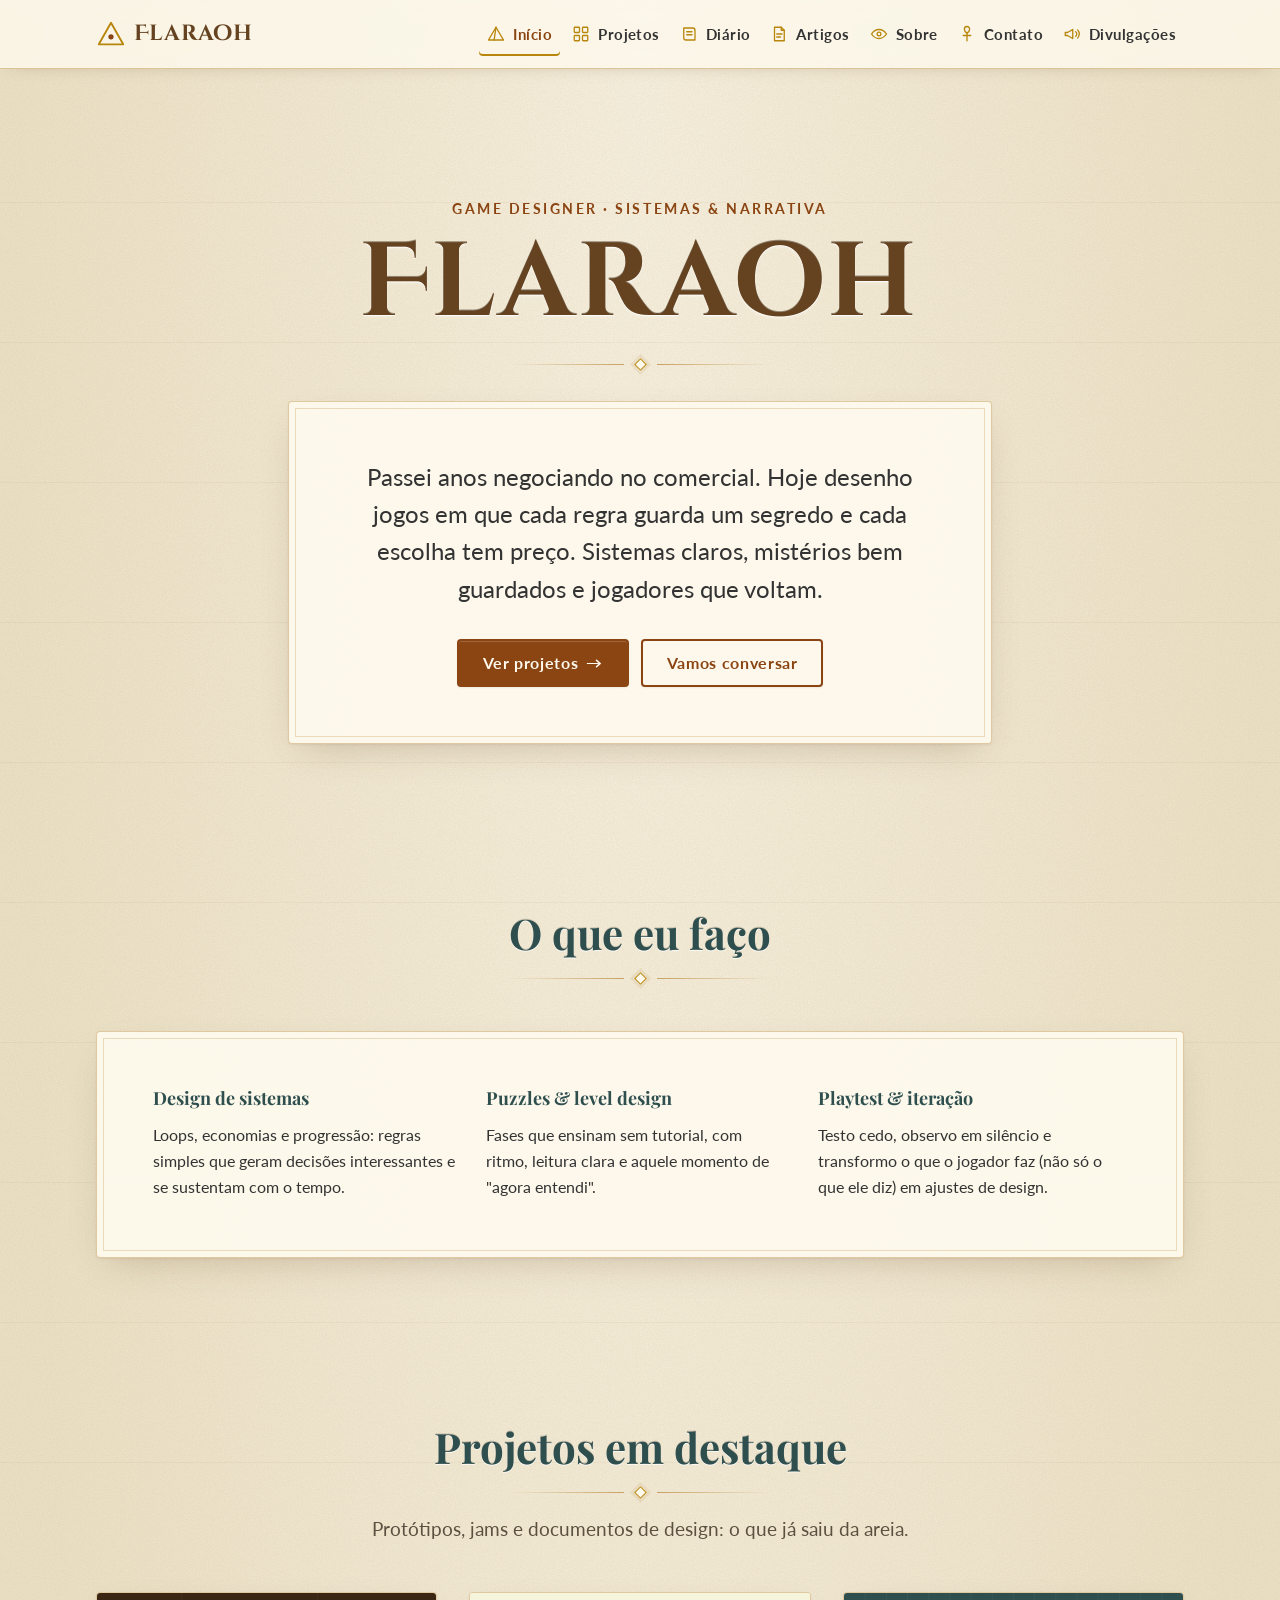
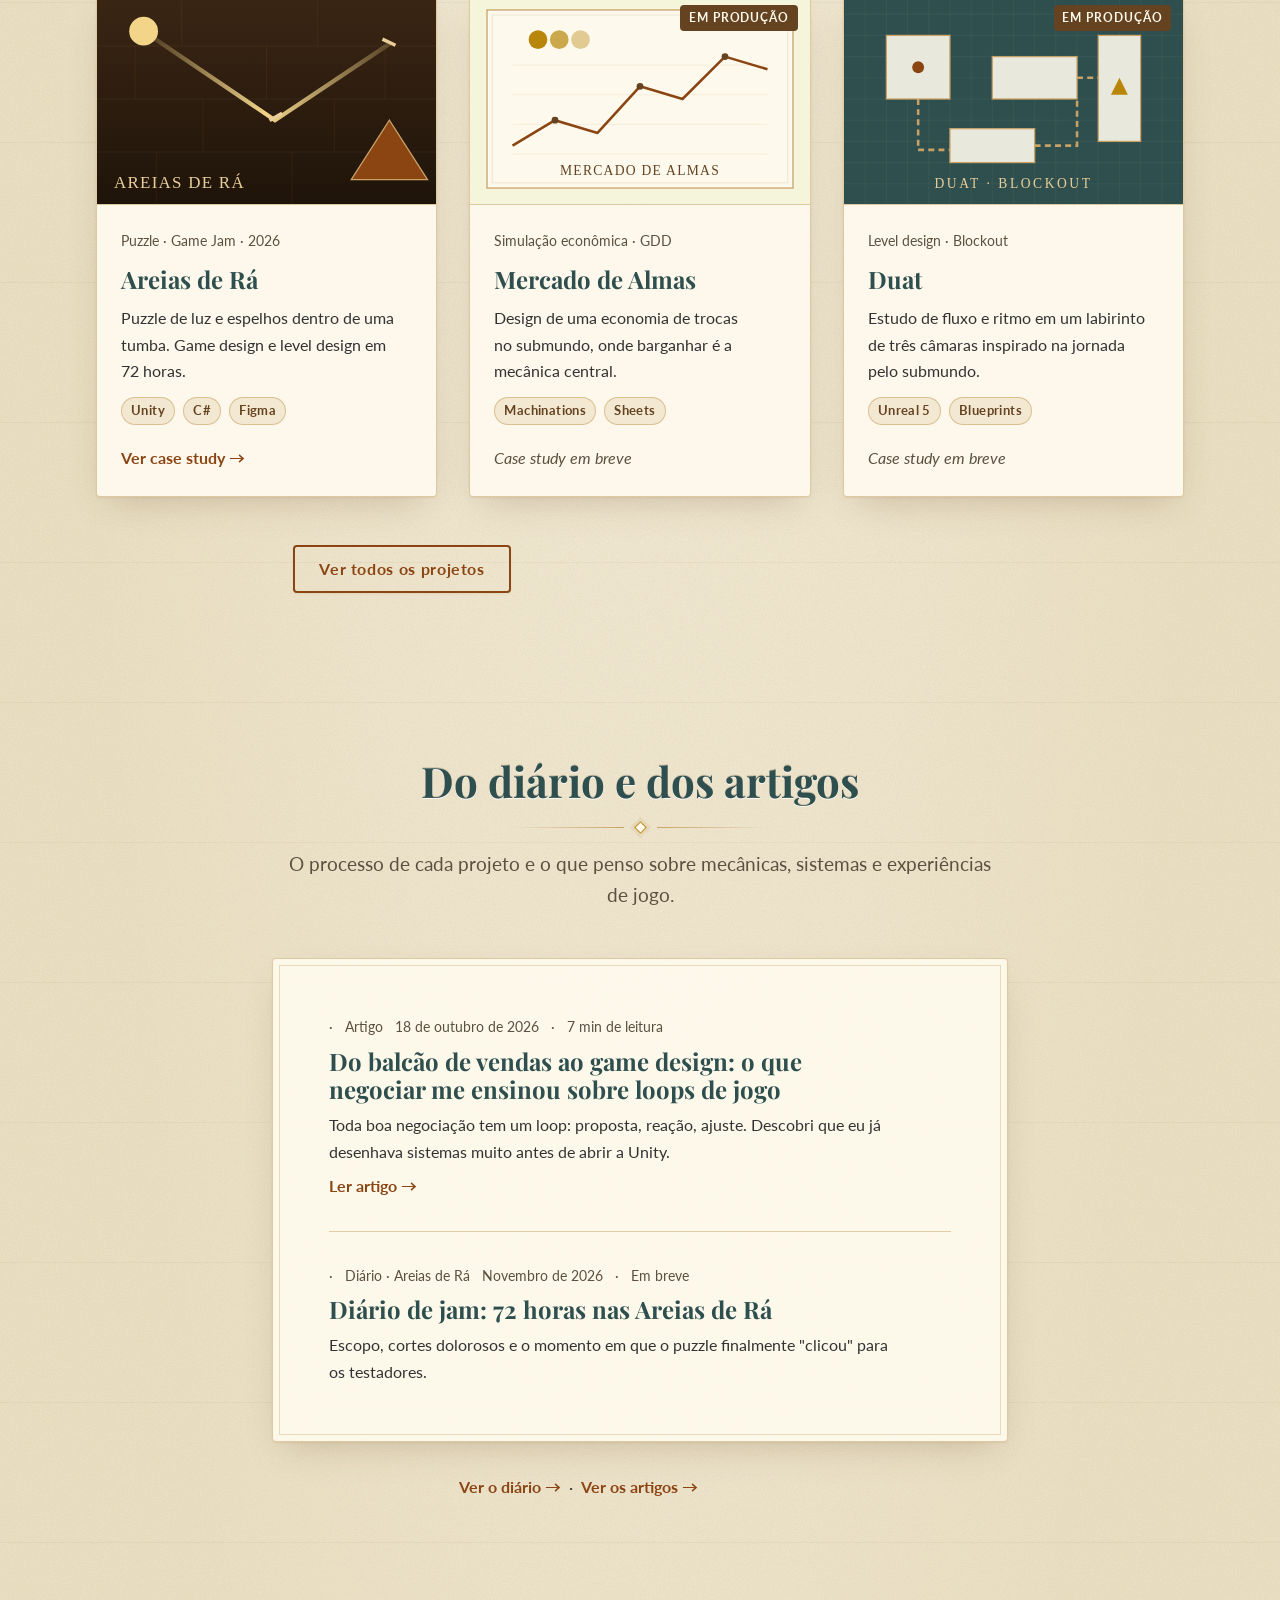
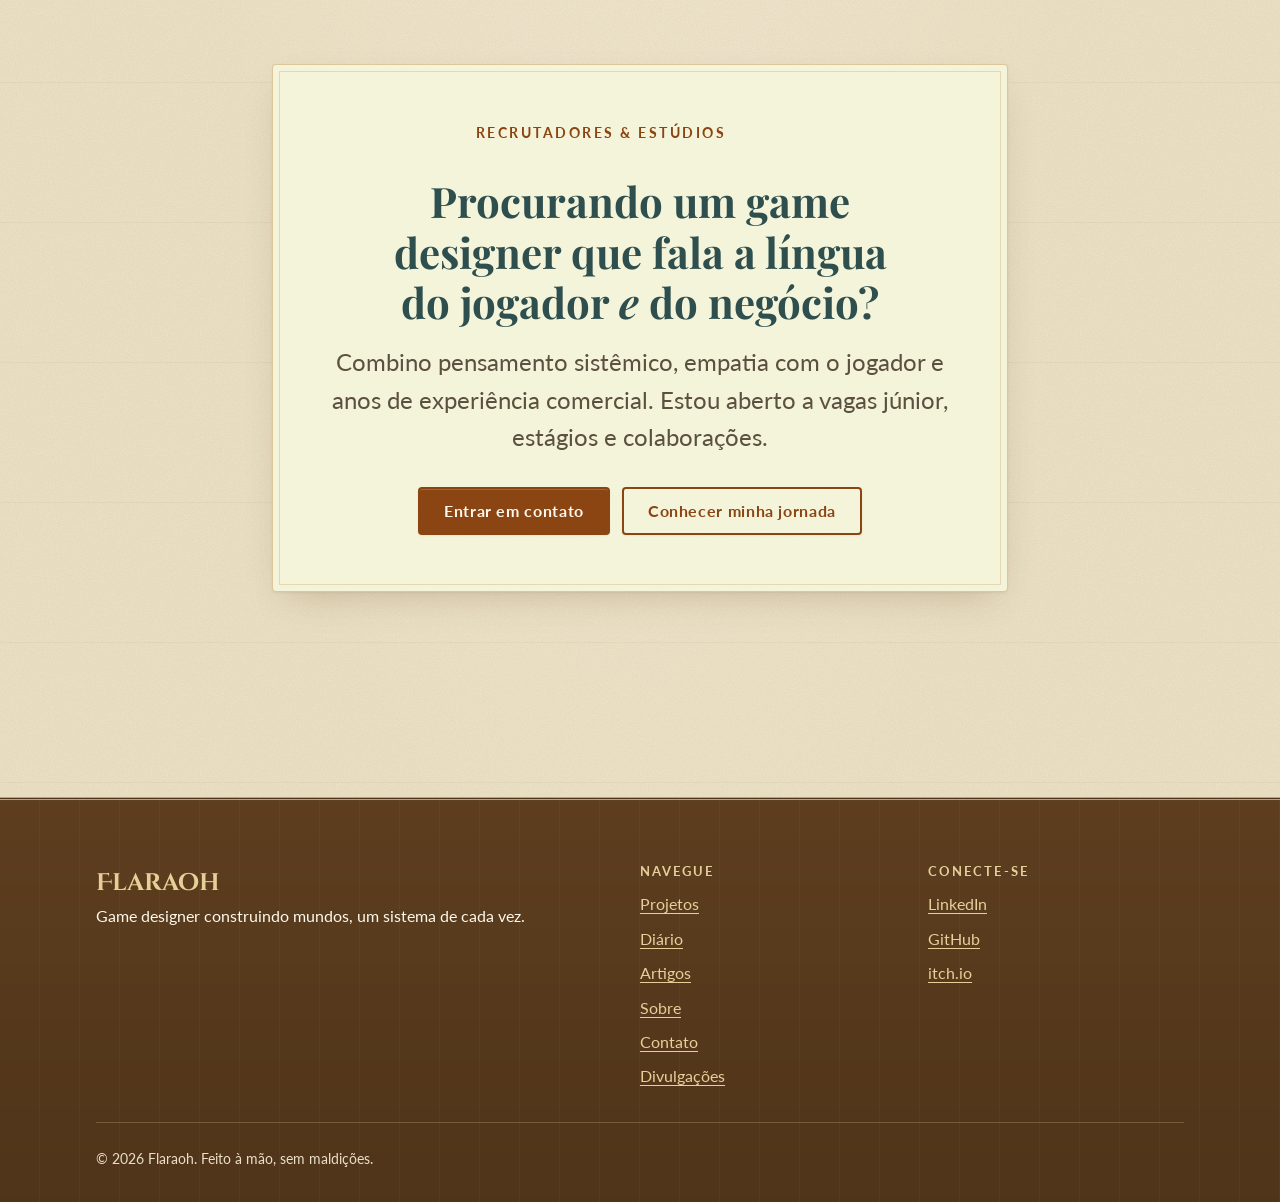
==== commit db9a4e44: "Reestrutura o site: Projetos, Diário, Artigos e Divulgações - Renomeia portfolio/blog/post-1 para pr" ====
--- a/index.html
+++ b/index.html
@@ -3,11 +3,11 @@
 <head>
   <meta charset="utf-8">
   <meta name="viewport" content="width=device-width, initial-scale=1">
-  <title>Flaraoh · Game Designer — Portfólio & Blog</title>
-  <meta name="description" content="Flaraoh é game designer com foco em sistemas, narrativa e level design. Conheça os projetos, o blog e vamos conversar.">
+  <title>Flaraoh · Game Designer — Projetos, Diário & Artigos</title>
+  <meta name="description" content="Flaraoh é game designer com foco em sistemas, narrativa e level design. Conheça os projetos, o diário de desenvolvimento e os artigos.">
   <meta name="theme-color" content="#FDF9ED">
   <meta property="og:title" content="Flaraoh · Game Designer">
-  <meta property="og:description" content="Portfólio e blog de game design de Flaraoh.">
+  <meta property="og:description" content="Projetos, diário de desenvolvimento e artigos de game design de Flaraoh.">
   <meta property="og:type" content="website">
   <link rel="icon" href="assets/favicon.svg" type="image/svg+xml">
   <link rel="preconnect" href="https://fonts.googleapis.com">
@@ -33,10 +33,12 @@
       <nav id="site-nav" class="site-nav" aria-label="Principal">
         <ul class="site-nav__list">
           <li><a class="site-nav__link" href="index.html" aria-current="page"><svg class="site-nav__icon" viewBox="0 0 24 24" aria-hidden="true"><path d="M12 3 2 20h20L12 3Z"/><path d="M12 3 9.5 20"/></svg>Início</a></li>
+          <li><a class="site-nav__link" href="projects.html"><svg class="site-nav__icon" viewBox="0 0 24 24" aria-hidden="true"><rect x="3" y="3" width="7" height="7" rx="1"/><rect x="14" y="3" width="7" height="7" rx="1"/><rect x="3" y="14" width="7" height="7" rx="1"/><rect x="14" y="14" width="7" height="7" rx="1"/></svg>Projetos</a></li>
+          <li><a class="site-nav__link" href="devlog.html"><svg class="site-nav__icon" viewBox="0 0 24 24" aria-hidden="true"><path d="M5 4h12a3 3 0 0 1 3 3v13H8a3 3 0 0 1-3-3V4Z"/><path d="M9 9h7M9 13h7"/></svg>Diário</a></li>
+          <li><a class="site-nav__link" href="articles.html"><svg class="site-nav__icon" viewBox="0 0 24 24" aria-hidden="true"><path d="M6 3h9l4 4v14H6V3Z"/><path d="M15 3v4h4M9 12h7M9 16h5"/></svg>Artigos</a></li>
           <li><a class="site-nav__link" href="about.html"><svg class="site-nav__icon" viewBox="0 0 24 24" aria-hidden="true"><path d="M2 12s4-6 10-6 10 6 10 6-4 6-10 6S2 12 2 12Z"/><circle cx="12" cy="12" r="2.5"/></svg>Sobre</a></li>
-          <li><a class="site-nav__link" href="portfolio.html"><svg class="site-nav__icon" viewBox="0 0 24 24" aria-hidden="true"><rect x="3" y="3" width="7" height="7" rx="1"/><rect x="14" y="3" width="7" height="7" rx="1"/><rect x="3" y="14" width="7" height="7" rx="1"/><rect x="14" y="14" width="7" height="7" rx="1"/></svg>Portfólio</a></li>
-          <li><a class="site-nav__link" href="blog.html"><svg class="site-nav__icon" viewBox="0 0 24 24" aria-hidden="true"><path d="M5 4h12a3 3 0 0 1 3 3v13H8a3 3 0 0 1-3-3V4Z"/><path d="M9 9h7M9 13h7"/></svg>Blog</a></li>
           <li><a class="site-nav__link" href="contact.html"><svg class="site-nav__icon" viewBox="0 0 24 24" aria-hidden="true"><path d="M12 11C9.5 9 8.5 7 8.5 5.5a3.5 3.5 0 0 1 7 0C15.5 7 14.5 9 12 11Z"/><path d="M12 11v10M7 14h10"/></svg>Contato</a></li>
+          <li><a class="site-nav__link" href="spotlight.html"><svg class="site-nav__icon" viewBox="0 0 24 24" aria-hidden="true"><path d="M3 10v4h3l7 4V6l-7 4H3Z"/><path d="M17 9a4 4 0 0 1 0 6M19.5 6.5a8 8 0 0 1 0 11"/></svg>Divulgações</a></li>
         </ul>
       </nav>
     </div>
@@ -52,8 +54,36 @@
         <div class="plaque hero__plaque">
           <p class="hero__lead">Passei anos negociando no comercial. Hoje desenho jogos em que cada regra guarda um segredo e cada escolha tem preço. Sistemas claros, mistérios bem guardados e jogadores que voltam.</p>
           <div class="hero__actions">
-            <a class="btn" href="portfolio.html">Explorar o portfólio <span class="btn__arrow" aria-hidden="true">→</span></a>
+            <a class="btn" href="projects.html">Ver projetos <span class="btn__arrow" aria-hidden="true">→</span></a>
             <a class="btn btn--ghost" href="contact.html">Vamos conversar</a>
+          </div>
+        </div>
+      </div>
+    </section>
+
+    <!-- O QUE EU FAÇO -->
+    <!-- EDITAR: ajuste as três áreas ao seu foco real -->
+    <section class="section section--tight" aria-labelledby="faco-title">
+      <div class="container">
+        <header class="section-header">
+          <h2 id="faco-title" class="section-title engraved--subtle">O que eu faço</h2>
+          <div class="divider" aria-hidden="true"><span class="divider__gem"></span></div>
+        </header>
+
+        <div class="plaque">
+          <div class="skill-groups">
+            <div class="skill-group">
+              <h3>Design de sistemas</h3>
+              <p>Loops, economias e progressão: regras simples que geram decisões interessantes e se sustentam com o tempo.</p>
+            </div>
+            <div class="skill-group">
+              <h3>Puzzles & level design</h3>
+              <p>Fases que ensinam sem tutorial, com ritmo, leitura clara e aquele momento de "agora entendi".</p>
+            </div>
+            <div class="skill-group">
+              <h3>Playtest & iteração</h3>
+              <p>Testo cedo, observo em silêncio e transformo o que o jogador faz (não só o que ele diz) em ajustes de design.</p>
+            </div>
           </div>
         </div>
       </div>
@@ -109,32 +139,32 @@
           </li>
         </ul>
 
-        <p class="text-center mt-7"><a class="btn btn--ghost" href="portfolio.html">Ver todo o portfólio</a></p>
-      </div>
-    </section>
-
-    <!-- ÚLTIMAS DO BLOG -->
-    <section class="section section--tight" aria-labelledby="blog-title">
+        <p class="text-center mt-7"><a class="btn btn--ghost" href="projects.html">Ver todos os projetos</a></p>
+      </div>
+    </section>
+
+    <!-- DIÁRIO & ARTIGOS -->
+    <section class="section section--tight" aria-labelledby="escrita-title">
       <div class="container container--narrow">
         <header class="section-header">
-          <h2 id="blog-title" class="section-title engraved--subtle">Do diário de bordo</h2>
+          <h2 id="escrita-title" class="section-title engraved--subtle">Do diário e dos artigos</h2>
           <div class="divider" aria-hidden="true"><span class="divider__gem"></span></div>
-          <p class="section-header__sub">Notas sobre design, transição de carreira e o que aprendo pelo caminho.</p>
+          <p class="section-header__sub">O processo de cada projeto e o que penso sobre mecânicas, sistemas e experiências de jogo.</p>
         </header>
 
         <div class="plaque">
           <ul class="post-list">
             <li>
               <article class="post-preview">
-                <p class="post-preview__meta"><time datetime="2026-10-18">18 de outubro de 2026</time><span>7 min de leitura</span></p>
-                <h3 class="post-preview__title"><a href="post-1.html">Do balcão de vendas ao game design: o que negociar me ensinou sobre loops de jogo</a></h3>
+                <p class="post-preview__meta"><span>Artigo</span><time datetime="2026-10-18">18 de outubro de 2026</time><span>7 min de leitura</span></p>
+                <h3 class="post-preview__title"><a href="article-1.html">Do balcão de vendas ao game design: o que negociar me ensinou sobre loops de jogo</a></h3>
                 <p class="post-preview__excerpt">Toda boa negociação tem um loop: proposta, reação, ajuste. Descobri que eu já desenhava sistemas muito antes de abrir a Unity.</p>
-                <p><a class="link-arrow" href="post-1.html" aria-label="Ler artigo: Do balcão de vendas ao game design">Ler artigo</a></p>
+                <p><a class="link-arrow" href="article-1.html" aria-label="Ler artigo: Do balcão de vendas ao game design">Ler artigo</a></p>
               </article>
             </li>
             <li>
               <article class="post-preview">
-                <p class="post-preview__meta"><time datetime="2026-11">Novembro de 2026</time><span>Em breve</span></p>
+                <p class="post-preview__meta"><span>Diário · Areias de Rá</span><time datetime="2026-11">Novembro de 2026</time><span>Em breve</span></p>
                 <h3 class="post-preview__title">Diário de jam: 72 horas nas Areias de Rá</h3>
                 <p class="post-preview__excerpt">Escopo, cortes dolorosos e o momento em que o puzzle finalmente "clicou" para os testadores.</p>
               </article>
@@ -142,7 +172,7 @@
           </ul>
         </div>
 
-        <p class="text-center mt-6"><a class="link-arrow" href="blog.html">Ver todos os artigos</a></p>
+        <p class="text-center mt-6"><a class="link-arrow" href="devlog.html">Ver o diário</a> &nbsp;·&nbsp; <a class="link-arrow" href="articles.html">Ver os artigos</a></p>
       </div>
     </section>
 
@@ -171,10 +201,12 @@
       <nav aria-label="Rodapé">
         <h2 class="site-footer__heading">Navegue</h2>
         <ul class="site-footer__links">
-          <li><a href="portfolio.html">Portfólio</a></li>
-          <li><a href="blog.html">Blog</a></li>
+          <li><a href="projects.html">Projetos</a></li>
+          <li><a href="devlog.html">Diário</a></li>
+          <li><a href="articles.html">Artigos</a></li>
           <li><a href="about.html">Sobre</a></li>
           <li><a href="contact.html">Contato</a></li>
+          <li><a href="spotlight.html">Divulgações</a></li>
         </ul>
       </nav>
       <div>
--- a/css/style.css
+++ b/css/style.css
@@ -678,6 +678,31 @@
 
 .post-preview__excerpt { color: var(--c-text); }
 
+/* --- Etapas do processo (projetos) --- */
+.process {
+  list-style: none;
+  padding: 0;
+  display: grid;
+  gap: var(--sp-5);
+  counter-reset: step;
+}
+
+.process > li { max-width: none; counter-increment: step; }
+
+.process__title {
+  display: flex;
+  align-items: baseline;
+  gap: var(--sp-2);
+  font-size: var(--fs-h3);
+}
+
+.process__title::before {
+  content: counter(step, decimal-leading-zero);
+  font-family: var(--f-display);
+  font-size: var(--fs-base);
+  color: var(--c-cta);
+}
+
 /* --- Faixa de CTA --- */
 .cta-band { text-align: center; }
 .cta-band .lead { margin: var(--sp-4) auto 0; }
@@ -1079,6 +1104,7 @@
 .mt-0 { margin-top: 0 !important; }
 .mt-6 { margin-top: var(--sp-6); }
 .mt-7 { margin-top: var(--sp-7); }
+.mb-7 { margin-bottom: var(--sp-7); }
 .mx-auto { margin-inline: auto; }
 
 /* 8. MEDIA QUERIES (mobile-first)
@@ -1094,7 +1120,25 @@
   .grid--2,
   .grid--3 { grid-template-columns: repeat(2, 1fr); }
 
-  /* Navegação horizontal no desktop */
+  .process { grid-template-columns: repeat(2, 1fr); }
+
+  .profile { grid-template-columns: 280px 1fr; gap: var(--sp-8); }
+  .profile__photo { width: 100%; }
+
+  .skill-groups { grid-template-columns: repeat(3, 1fr); }
+
+  .site-footer__inner { grid-template-columns: 2fr 1fr 1fr; }
+  .site-footer__copy { grid-column: 1 / -1; }
+
+  .content-columns--contact { grid-template-columns: 3fr 2fr; align-items: start; }
+}
+
+@media (min-width: 64em) {
+  .grid--3 { grid-template-columns: repeat(3, 1fr); }
+
+  .process { grid-template-columns: repeat(4, 1fr); }
+
+  /* Navegação horizontal no desktop (7 itens só cabem a partir daqui) */
   .js .nav-toggle { display: none; }
 
   .site-nav,
@@ -1111,26 +1155,19 @@
   .site-nav__list,
   .js .site-nav__list {
     flex-direction: row;
+    gap: var(--sp-1);
     padding: 0;
   }
 
+  .site-nav__link { padding-inline: var(--sp-2); }
+  .site-nav__icon { display: none; }
+
   .site-header__inner { flex-wrap: nowrap; }
-
-  .profile { grid-template-columns: 280px 1fr; gap: var(--sp-8); }
-  .profile__photo { width: 100%; }
-
-  .skill-groups { grid-template-columns: repeat(3, 1fr); }
-
-  .site-footer__inner { grid-template-columns: 2fr 1fr 1fr; }
-  .site-footer__copy { grid-column: 1 / -1; }
-
-  .content-columns--contact { grid-template-columns: 3fr 2fr; align-items: start; }
-}
-
-@media (min-width: 64em) {
-  .grid--3 { grid-template-columns: repeat(3, 1fr); }
-  .site-nav__list,
-  .js .site-nav__list { gap: var(--sp-2); }
+}
+
+/* Ícones do menu voltam quando há largura de sobra */
+@media (min-width: 80em) {
+  .site-nav__icon { display: block; }
 }
 
 @media (prefers-reduced-motion: reduce) {
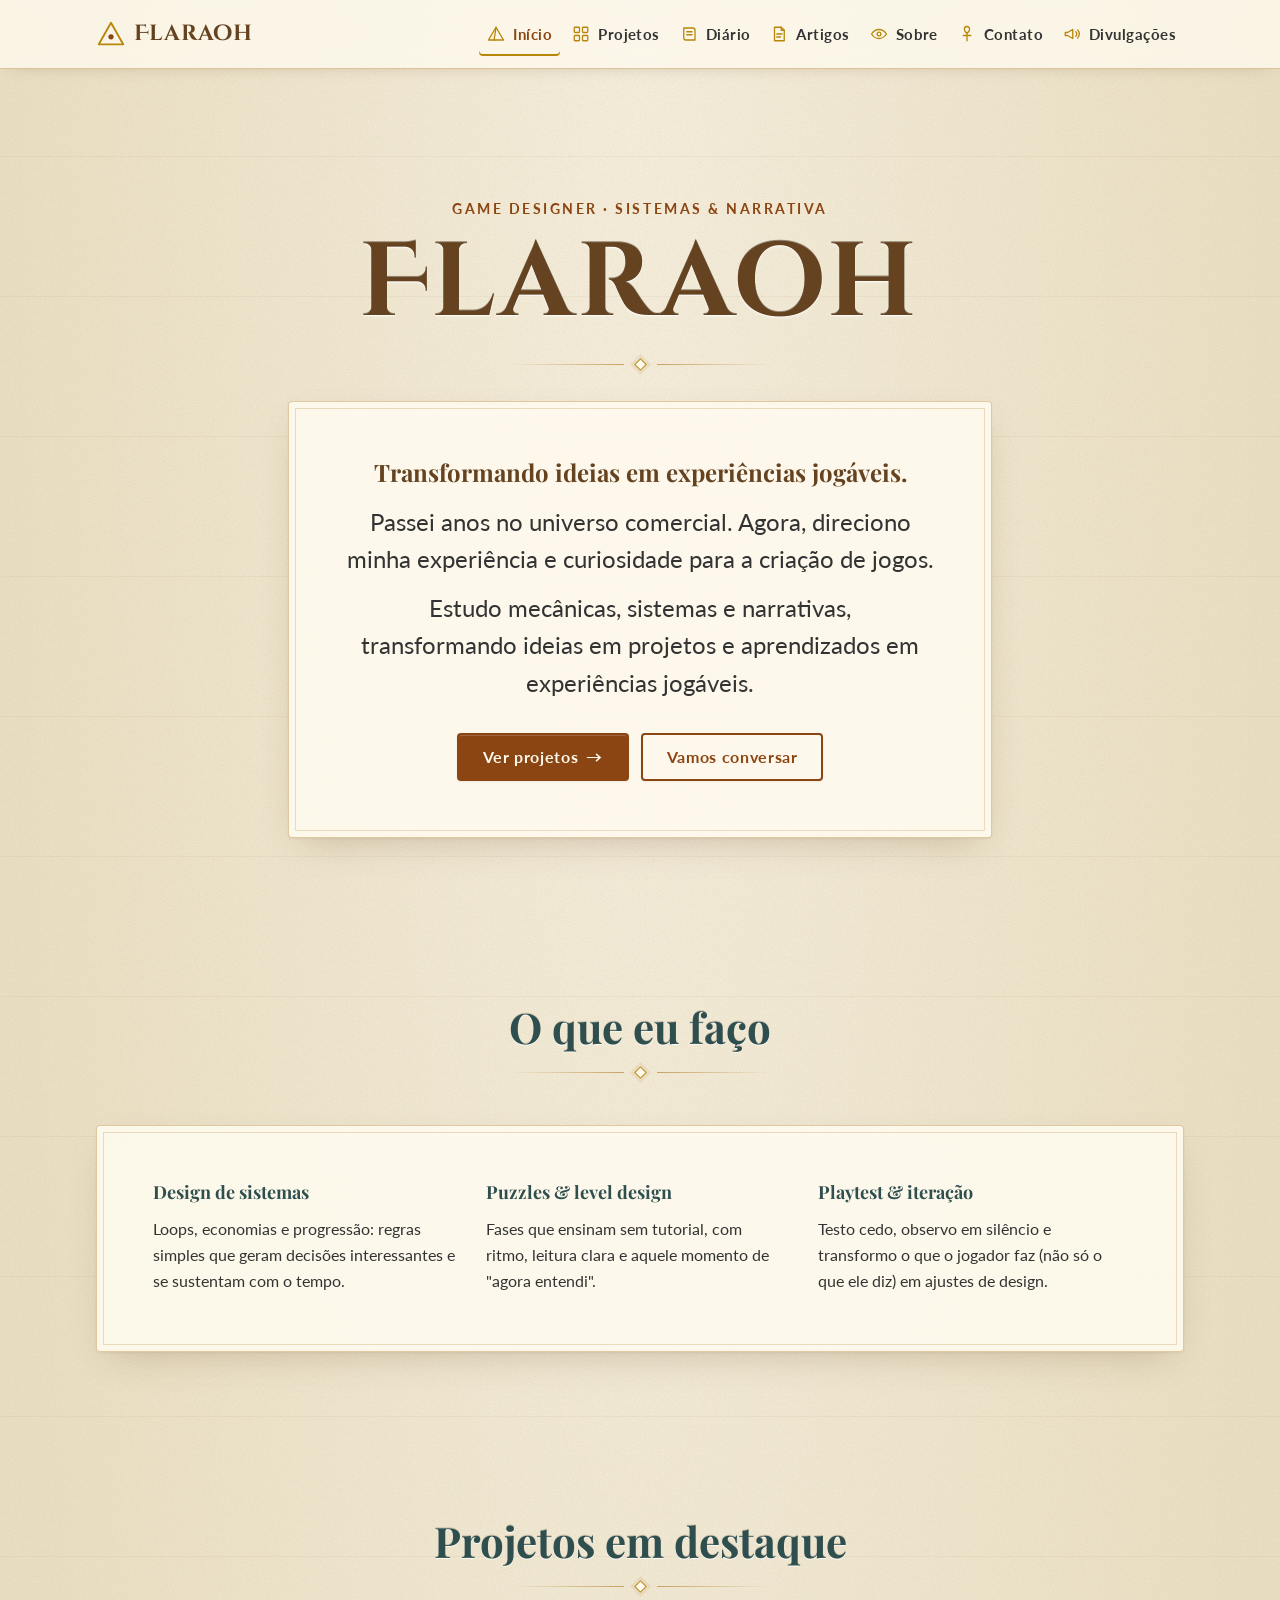
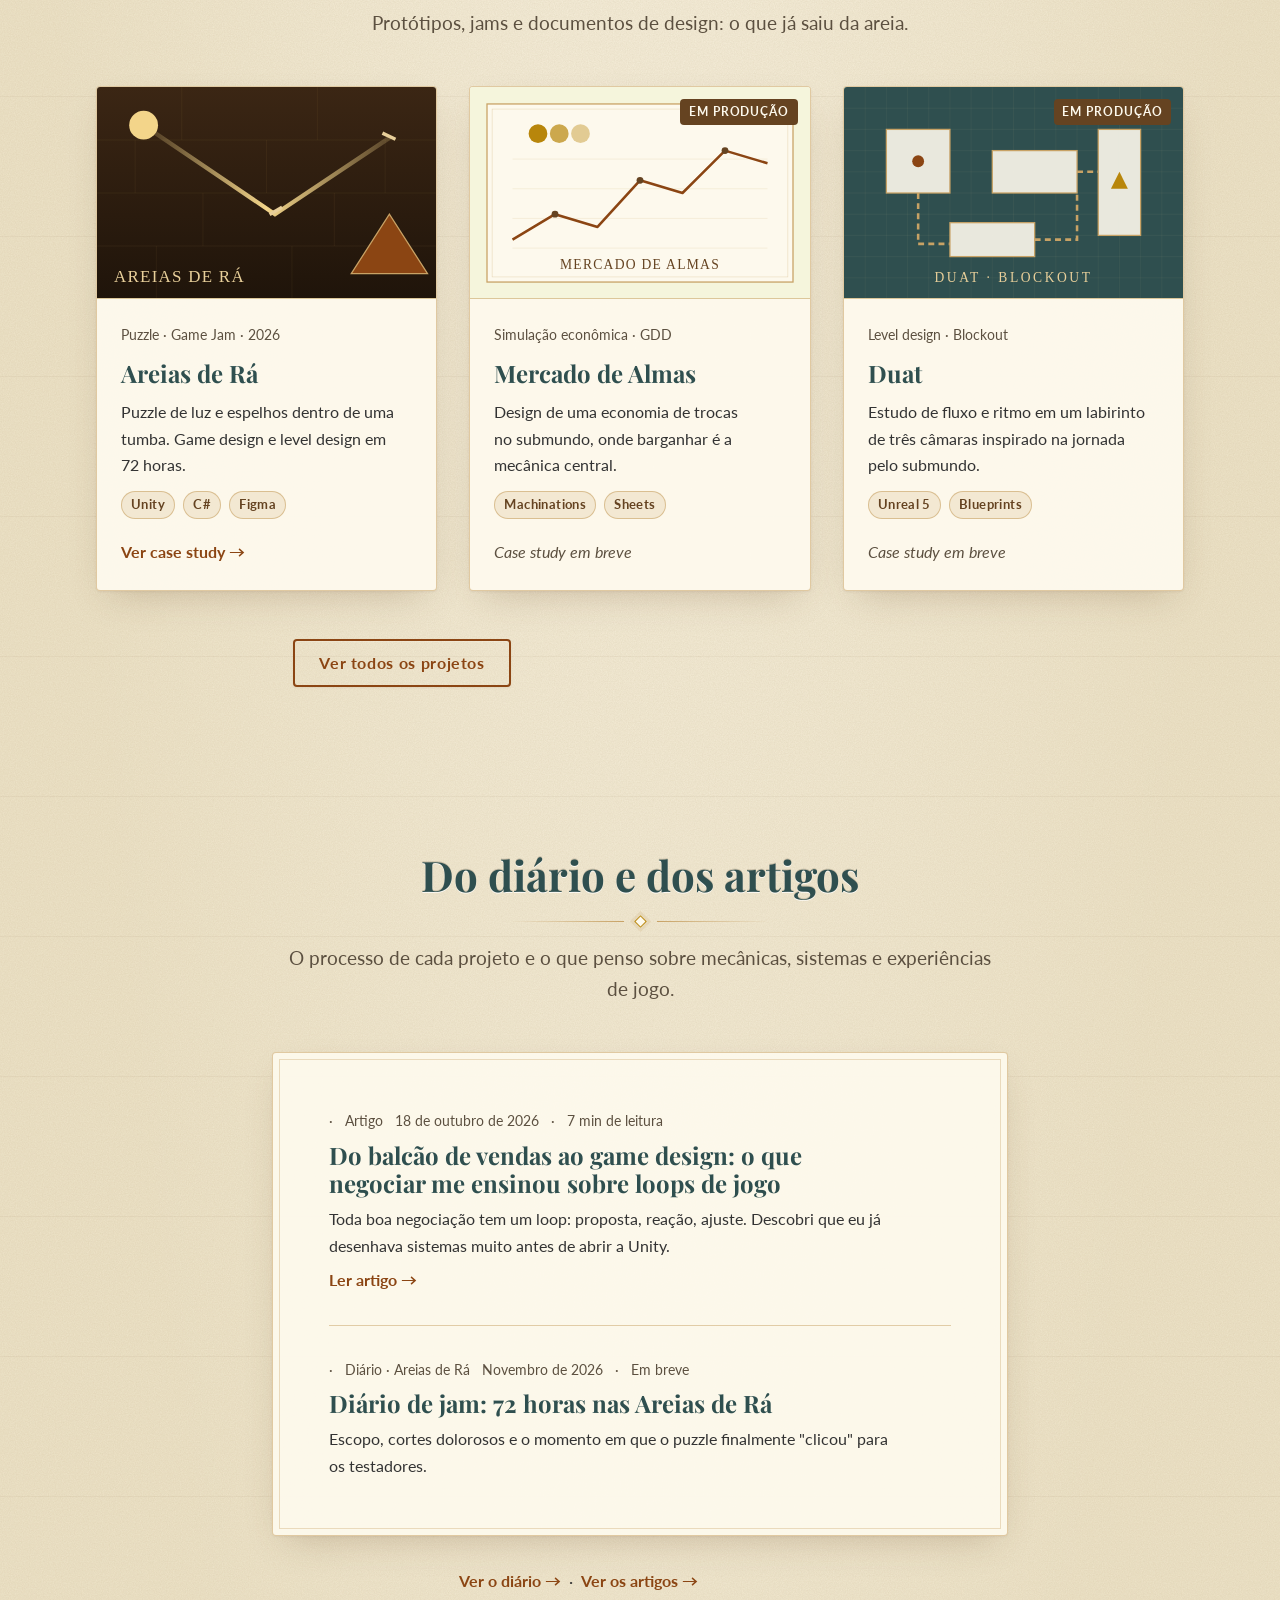
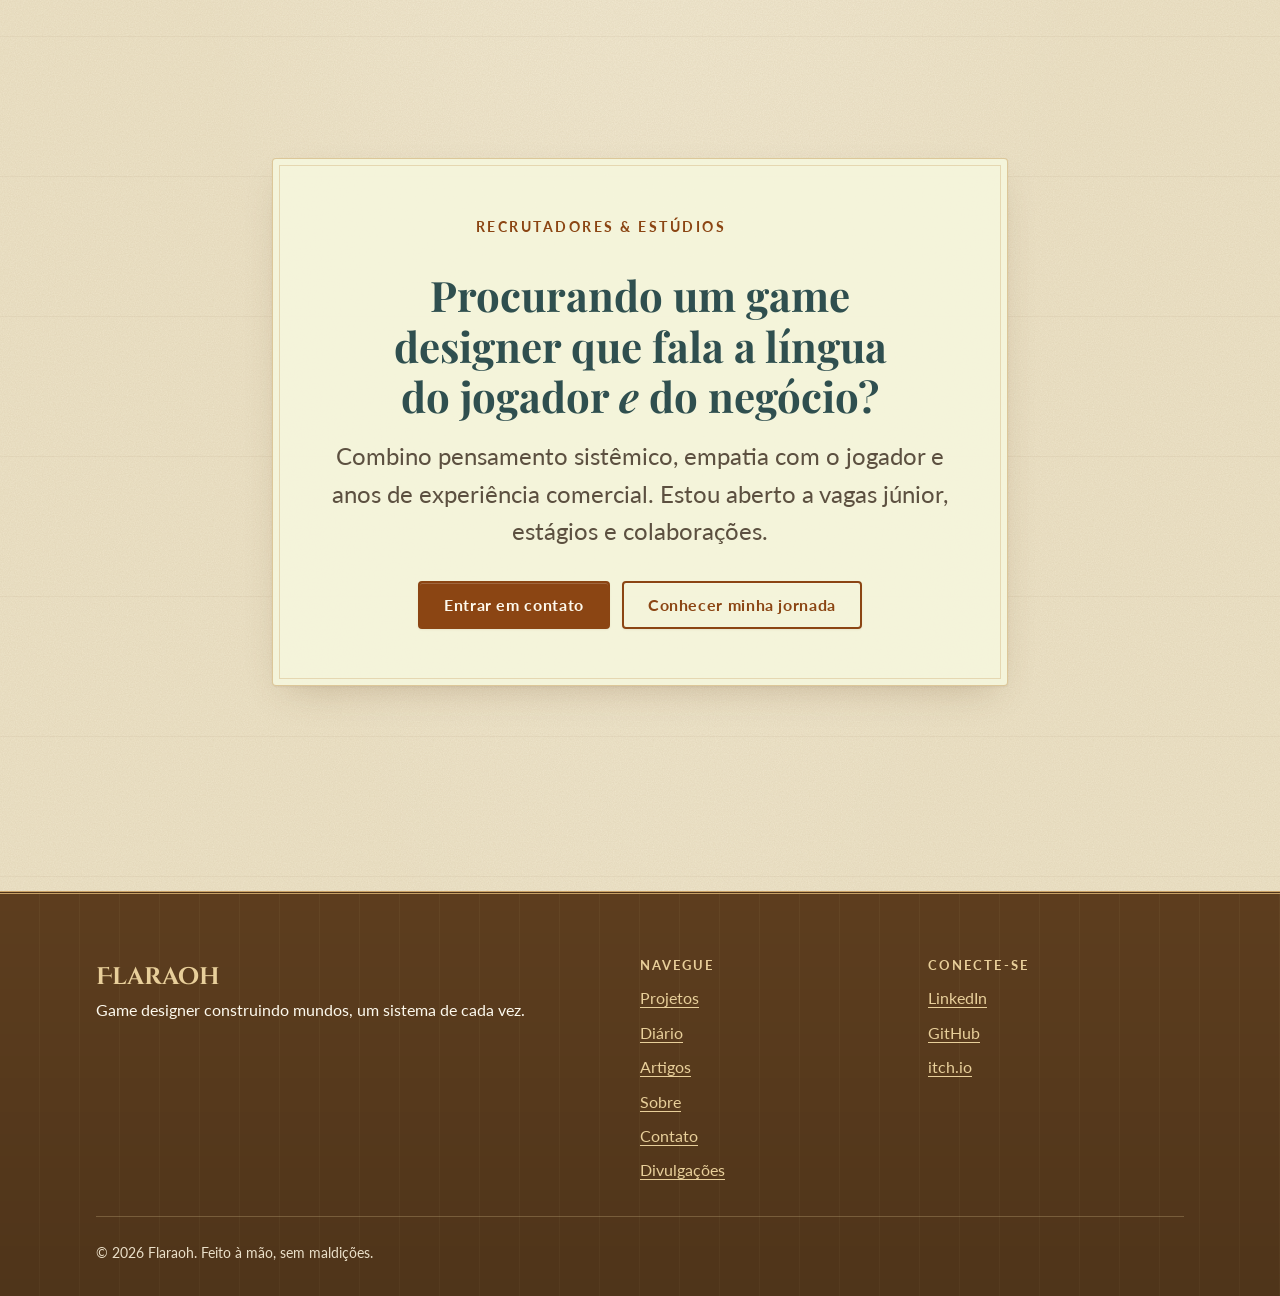
==== commit 2a2f54a6: "Novo título e texto de apresentação na página inicial Co-Authored-By: Claude Opus 5.5 <noreply@anthr" ====
--- a/index.html
+++ b/index.html
@@ -52,7 +52,9 @@
         <h1 id="hero-title" class="hero__title engraved">Flaraoh</h1>
         <div class="divider" aria-hidden="true"><span class="divider__gem"></span></div>
         <div class="plaque hero__plaque">
-          <p class="hero__lead">Passei anos negociando no comercial. Hoje desenho jogos em que cada regra guarda um segredo e cada escolha tem preço. Sistemas claros, mistérios bem guardados e jogadores que voltam.</p>
+          <h2 class="hero__subtitle">Transformando ideias em experiências jogáveis.</h2>
+          <p class="hero__lead">Passei anos no universo comercial. Agora, direciono minha experiência e curiosidade para a criação de jogos.</p>
+          <p class="hero__lead">Estudo mecânicas, sistemas e narrativas, transformando ideias em projetos e aprendizados em experiências jogáveis.</p>
           <div class="hero__actions">
             <a class="btn" href="projects.html">Ver projetos <span class="btn__arrow" aria-hidden="true">→</span></a>
             <a class="btn btn--ghost" href="contact.html">Vamos conversar</a>
--- a/css/style.css
+++ b/css/style.css
@@ -542,11 +542,19 @@
 
 .hero__plaque { max-width: 44rem; margin-top: var(--sp-2); }
 
+.hero__subtitle {
+  font-size: var(--fs-h3);
+  color: var(--c-cta-dark);
+  margin-bottom: var(--sp-4);
+}
+
 .hero__lead {
   font-size: var(--fs-lg);
   line-height: 1.55;
   margin-inline: auto;
 }
+
+.hero__lead + .hero__lead { margin-top: var(--sp-3); }
 
 .hero__actions {
   display: flex;
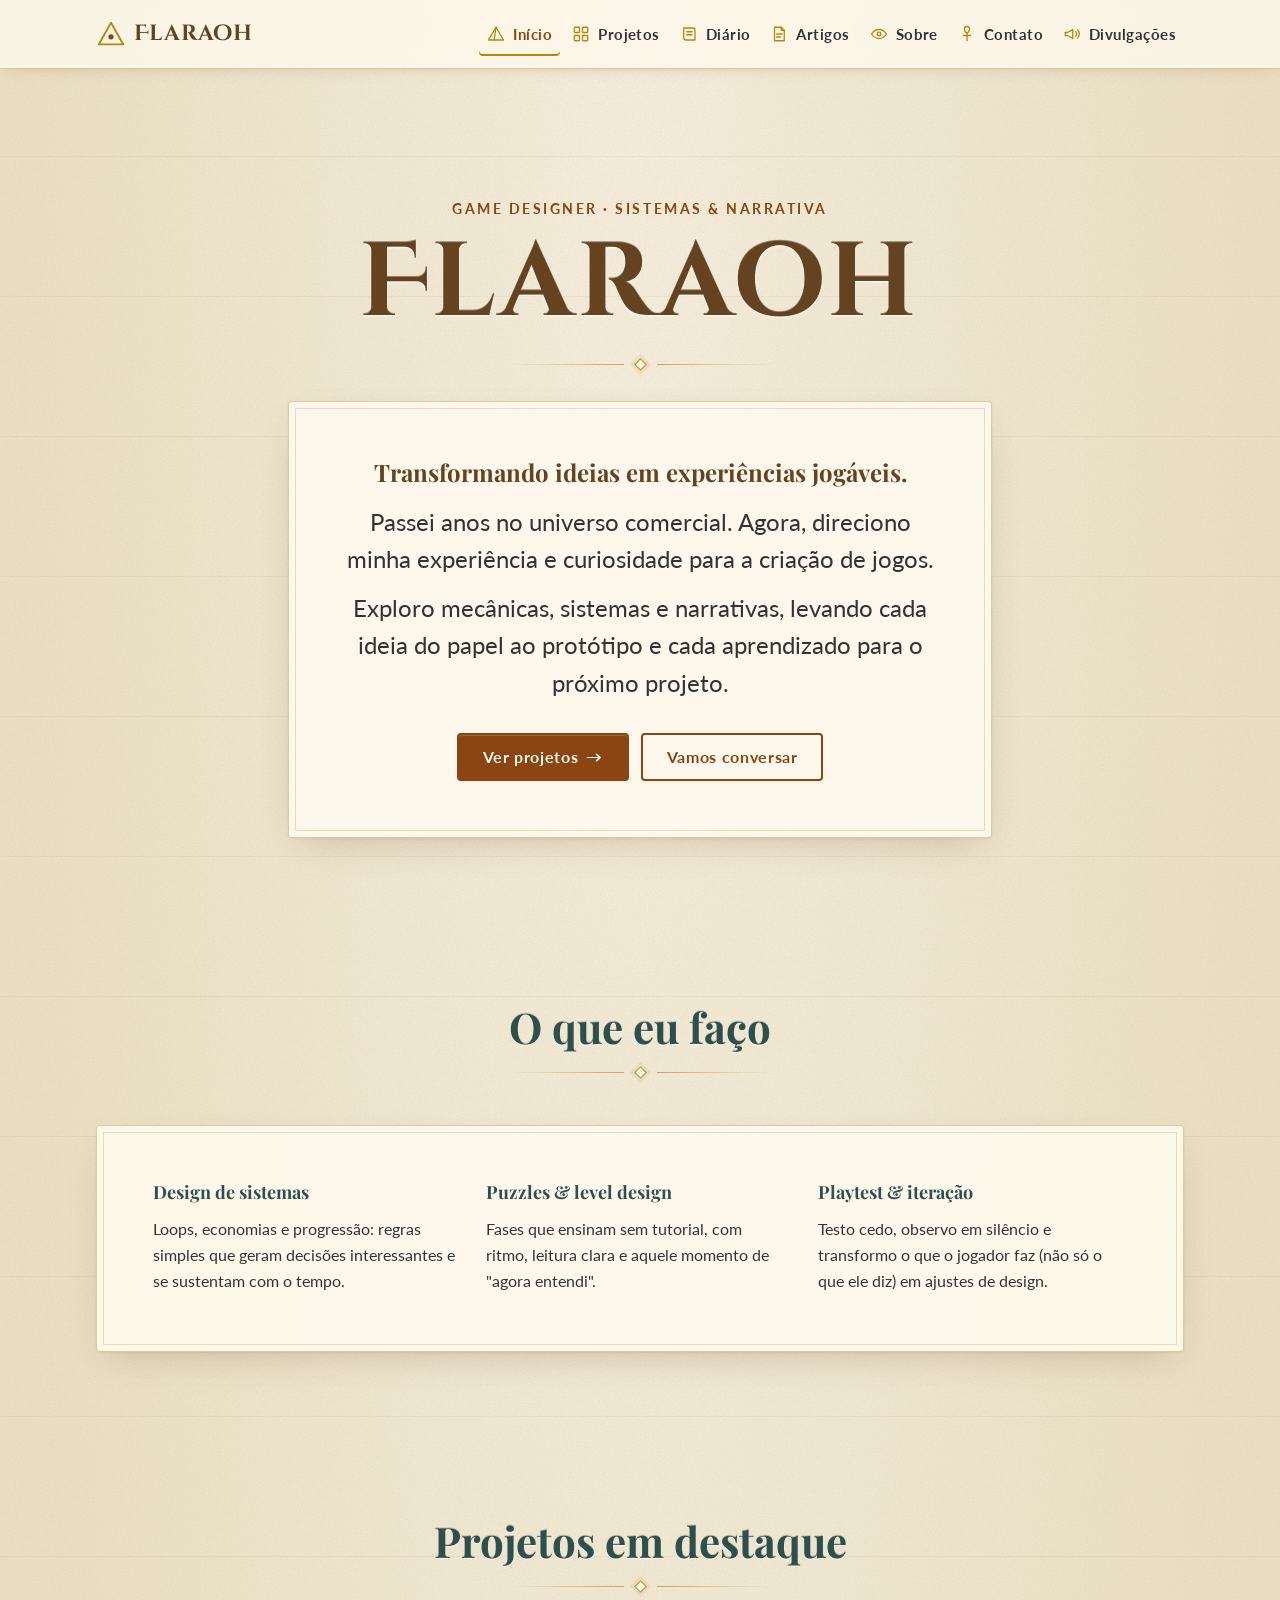
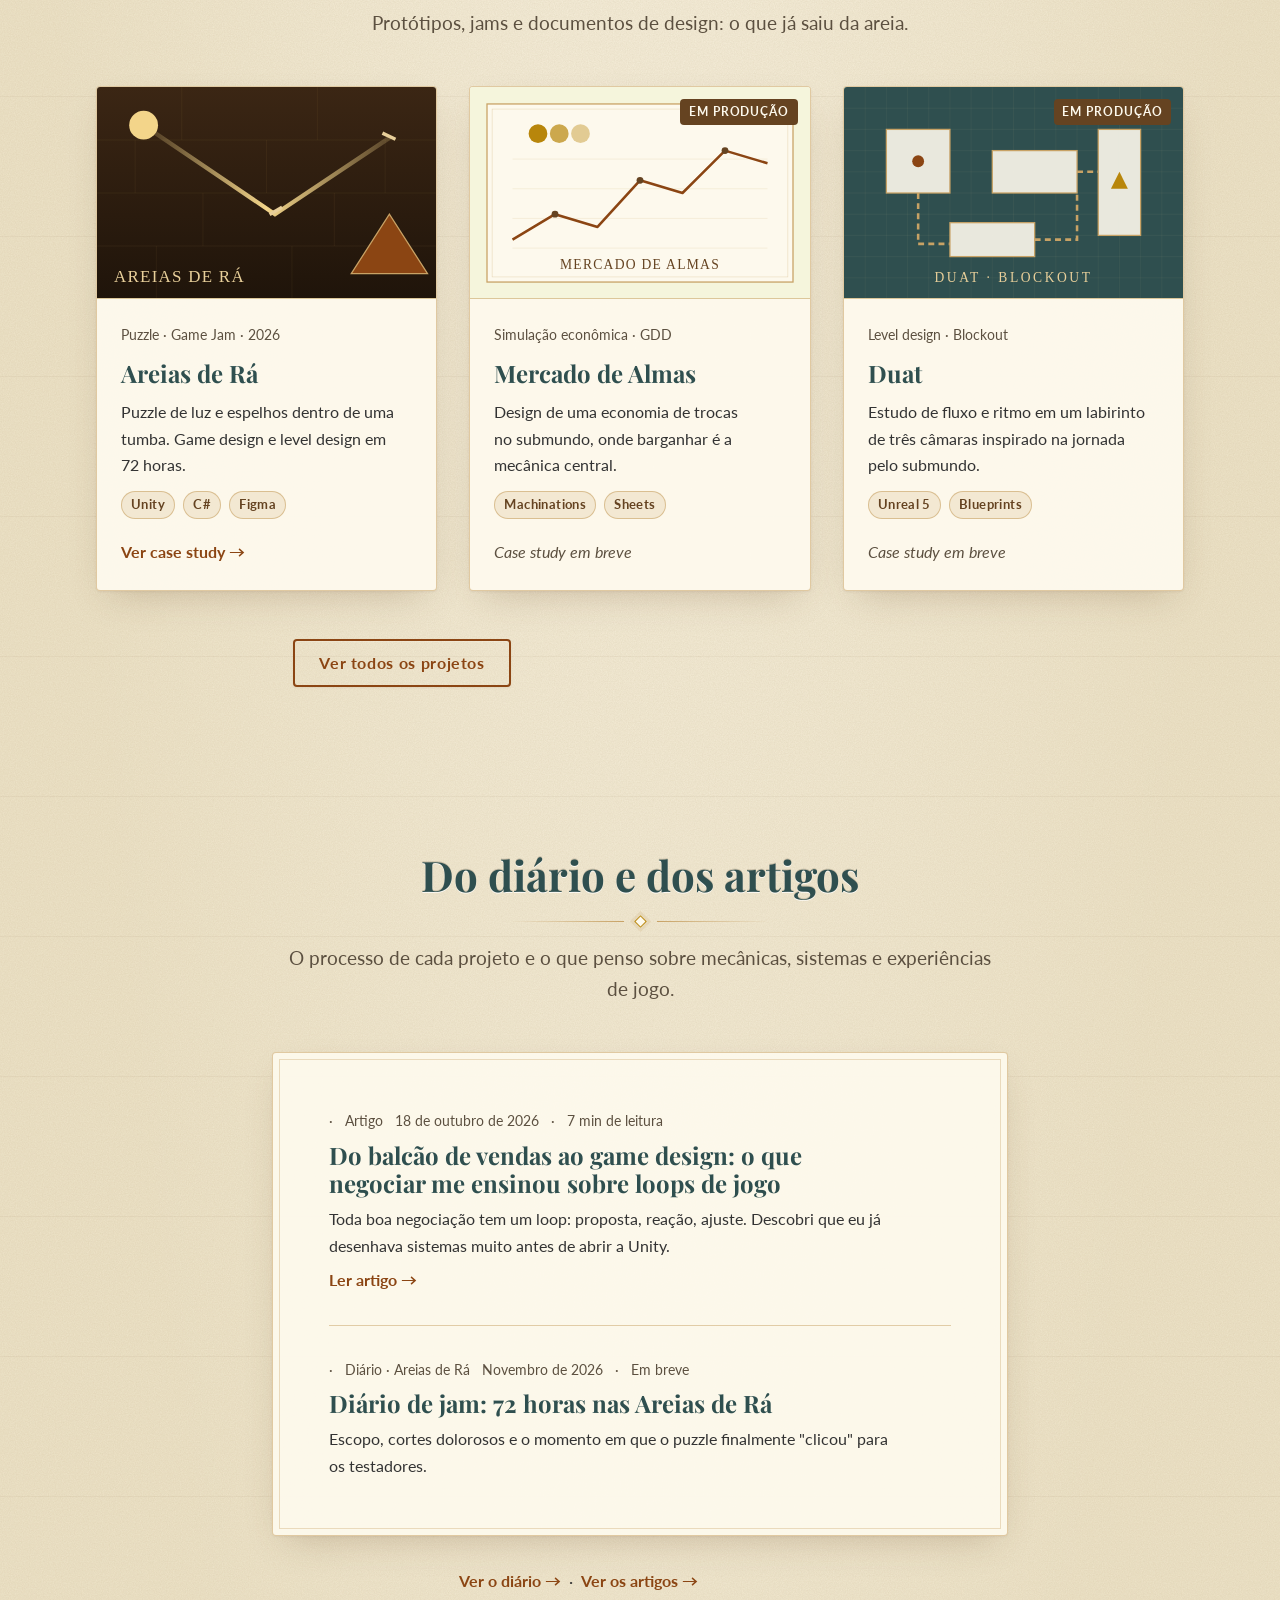
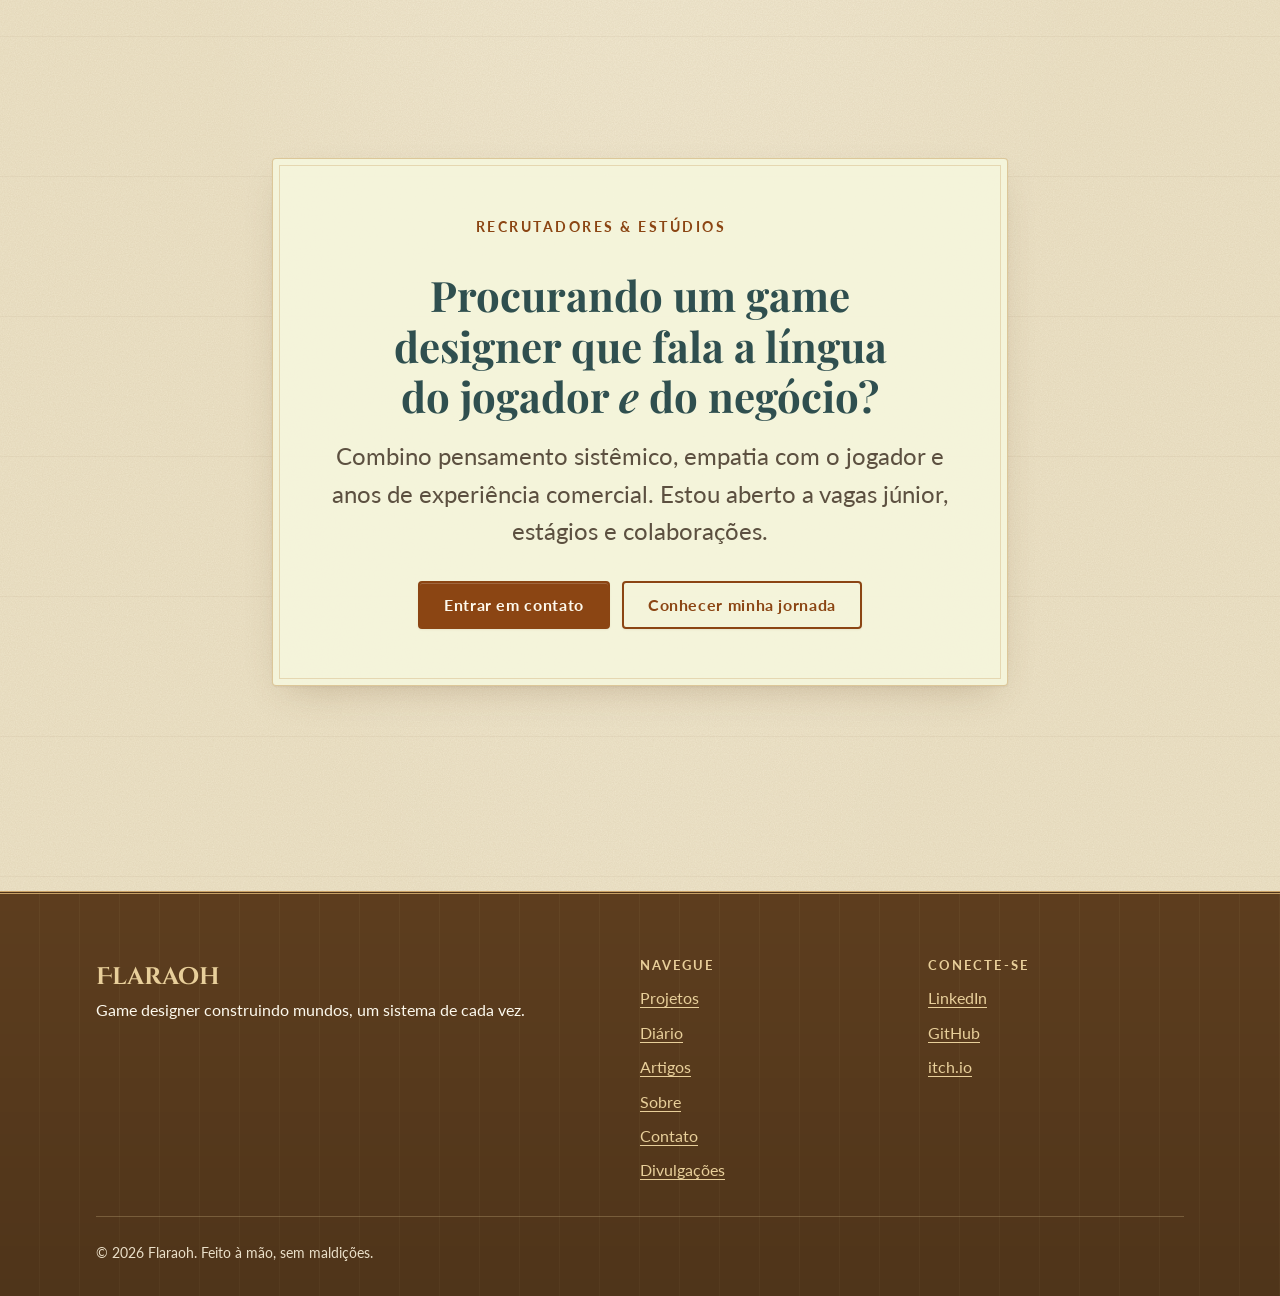
==== commit c5ac70b4: "Ajusta texto de apresentação da página inicial Co-Authored-By: Claude Opus 5.5 <noreply@anthropic.co" ====
--- a/index.html
+++ b/index.html
@@ -54,7 +54,7 @@
         <div class="plaque hero__plaque">
           <h2 class="hero__subtitle">Transformando ideias em experiências jogáveis.</h2>
           <p class="hero__lead">Passei anos no universo comercial. Agora, direciono minha experiência e curiosidade para a criação de jogos.</p>
-          <p class="hero__lead">Estudo mecânicas, sistemas e narrativas, transformando ideias em projetos e aprendizados em experiências jogáveis.</p>
+          <p class="hero__lead">Exploro mecânicas, sistemas e narrativas, levando cada ideia do papel ao protótipo e cada aprendizado para o próximo projeto.</p>
           <div class="hero__actions">
             <a class="btn" href="projects.html">Ver projetos <span class="btn__arrow" aria-hidden="true">→</span></a>
             <a class="btn btn--ghost" href="contact.html">Vamos conversar</a>
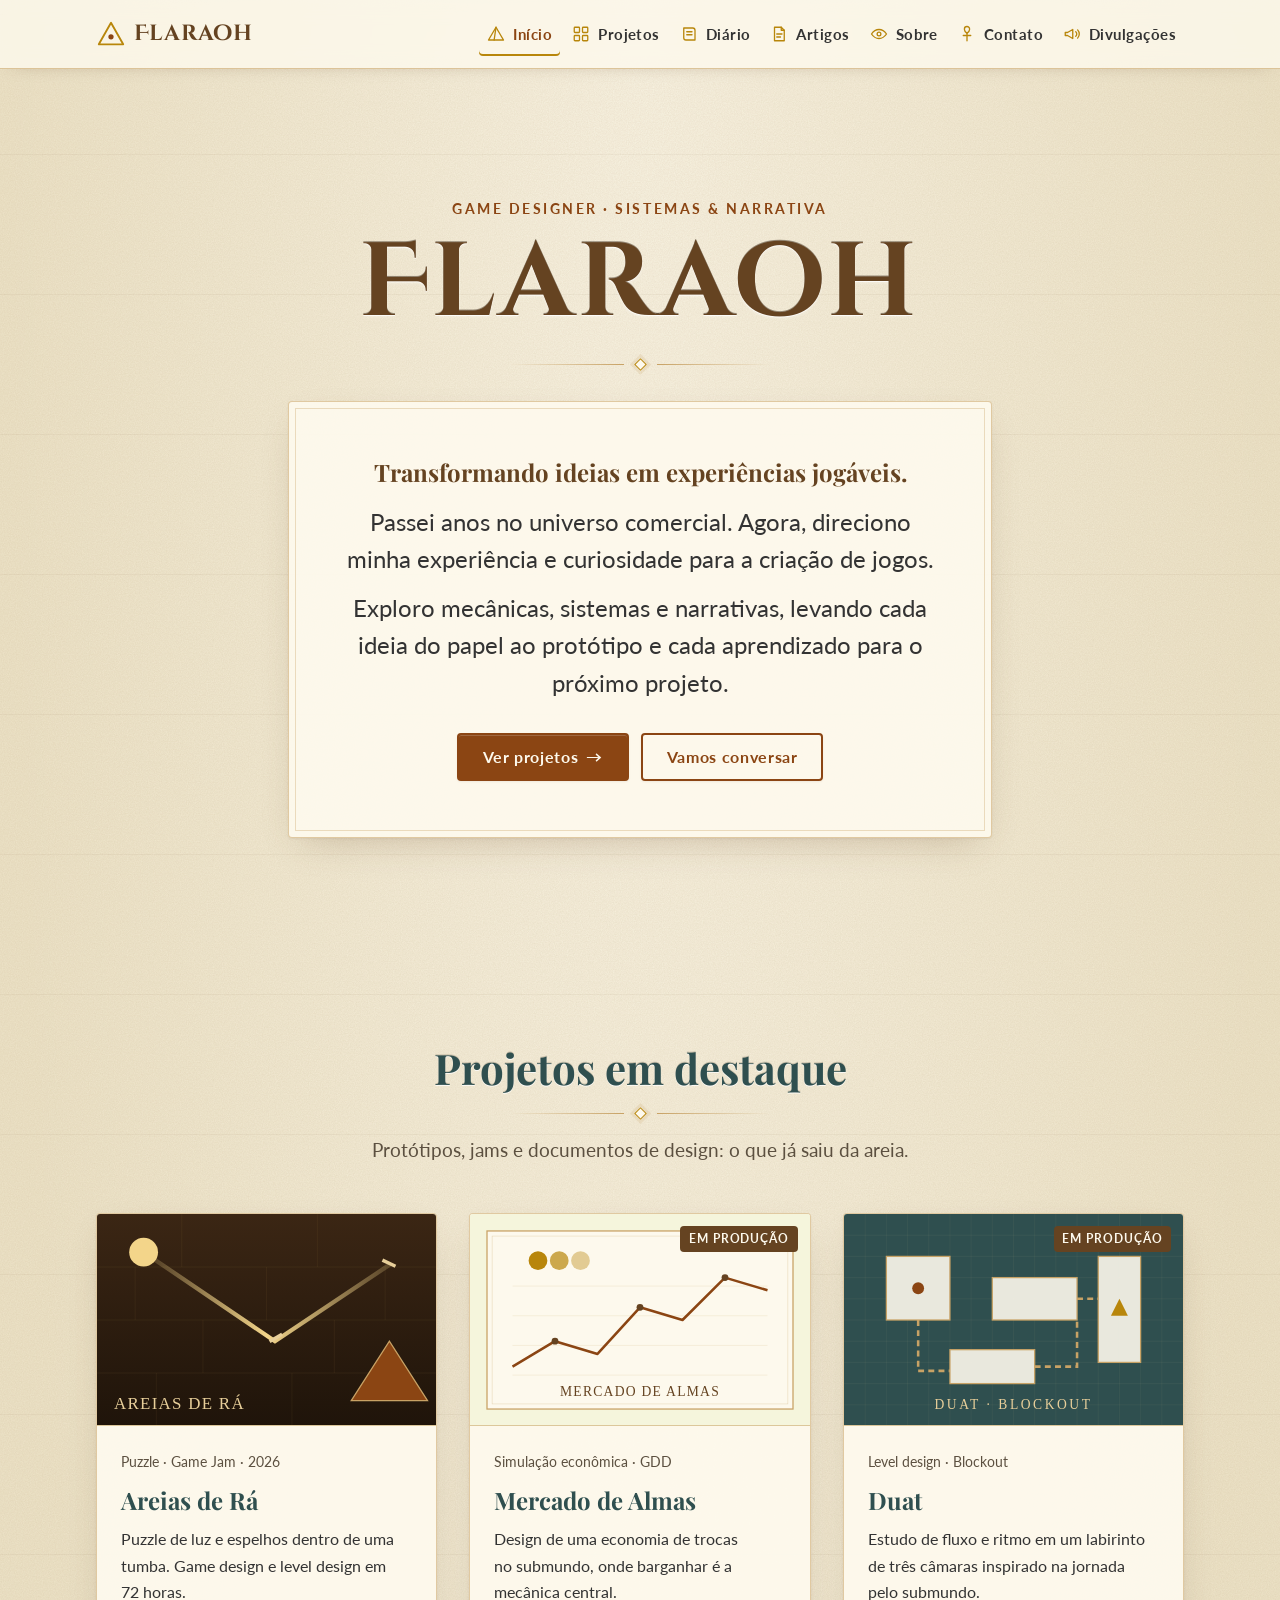
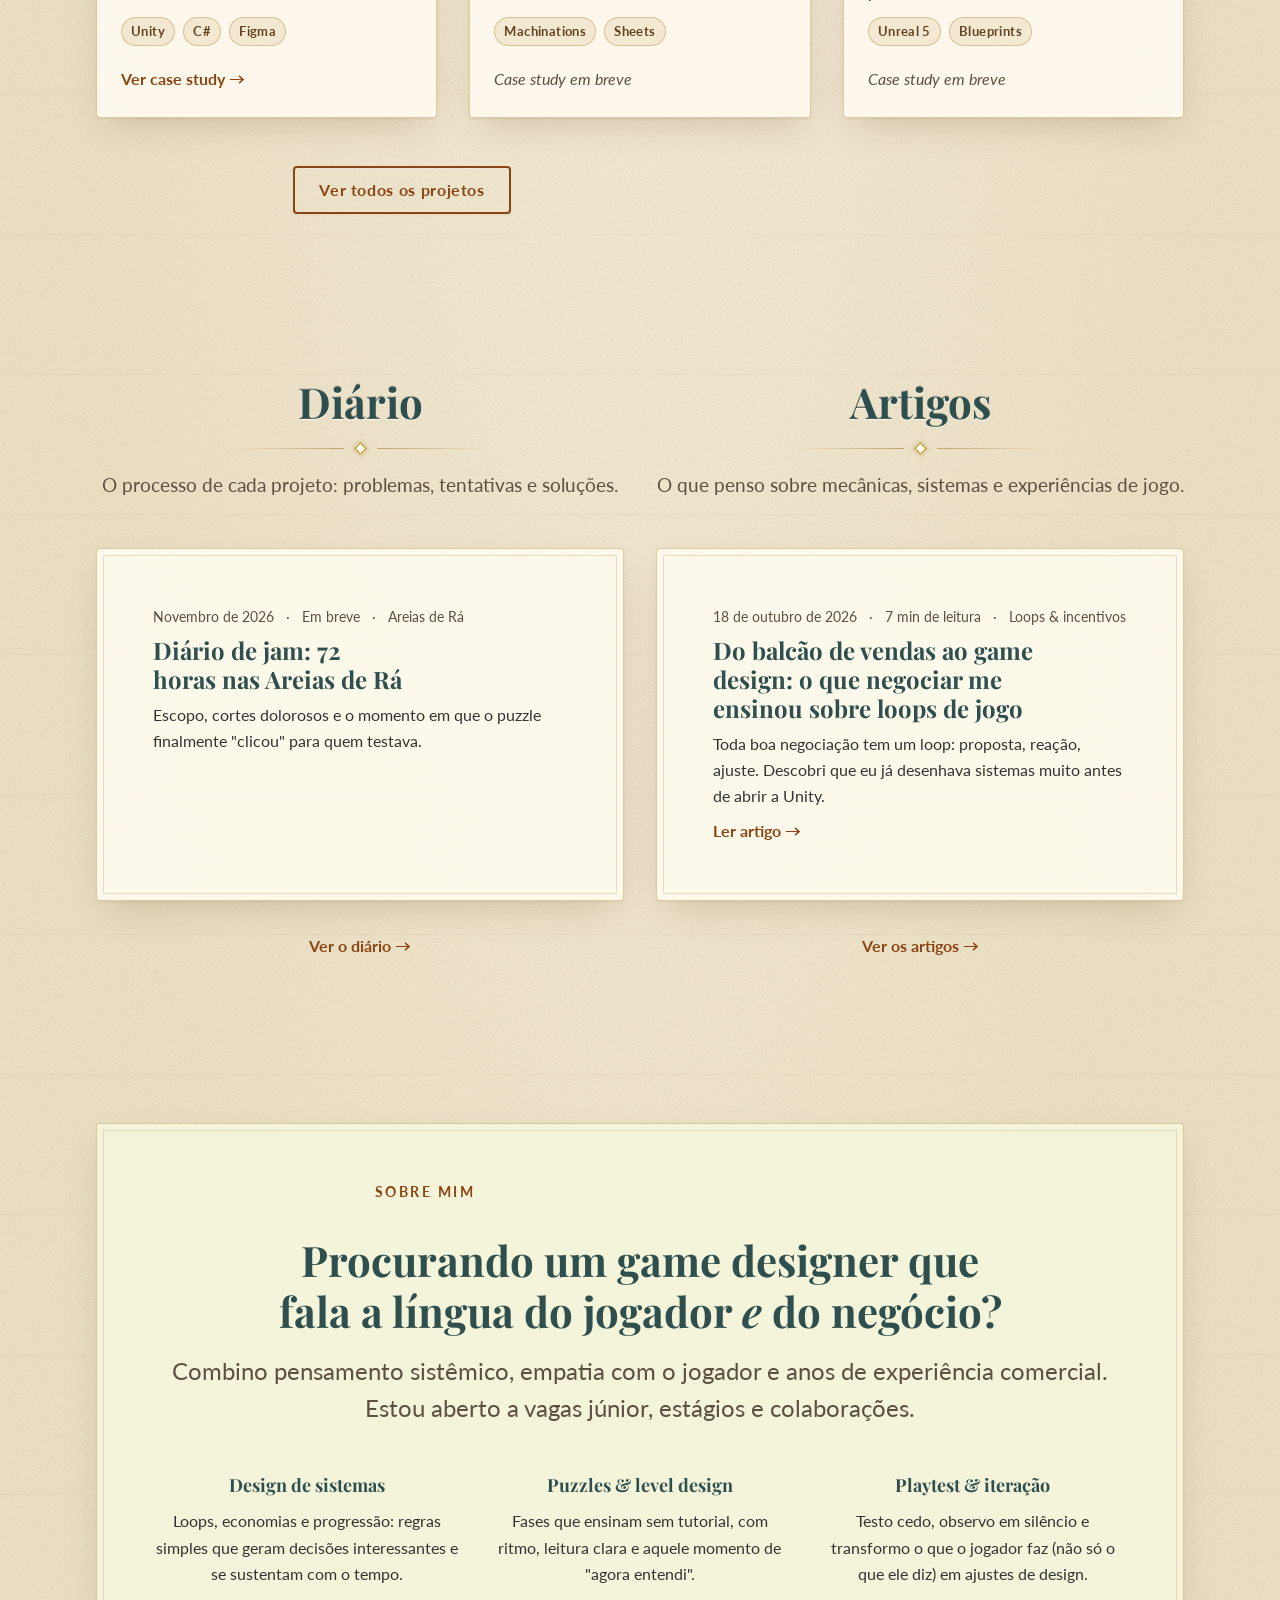
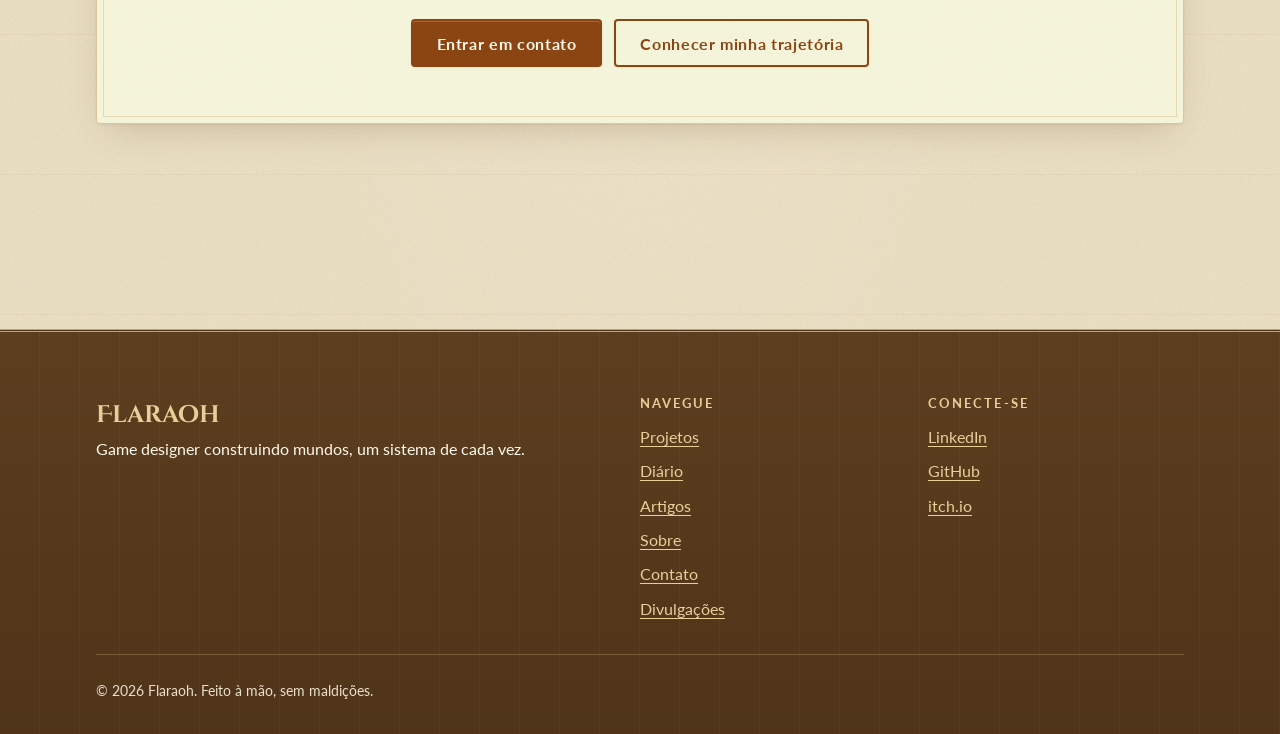
==== commit e217e424: "Página inicial em 5 blocos: apresentação, projetos, diário, artigos, sobre e contato Co-Authored-By:" ====
--- a/index.html
+++ b/index.html
@@ -45,7 +45,7 @@
   </header>
 
   <main id="conteudo">
-    <!-- HERO -->
+    <!-- BLOCO 1: APRESENTAÇÃO -->
     <section class="hero" aria-labelledby="hero-title">
       <div class="container hero__inner">
         <p class="eyebrow">Game Designer · Sistemas & Narrativa</p>
@@ -63,17 +63,108 @@
       </div>
     </section>
 
-    <!-- O QUE EU FAÇO -->
-    <!-- EDITAR: ajuste as três áreas ao seu foco real -->
-    <section class="section section--tight" aria-labelledby="faco-title">
+    <!-- BLOCO 2: PROJETOS -->
+    <section class="section" aria-labelledby="projetos-title">
       <div class="container">
         <header class="section-header">
-          <h2 id="faco-title" class="section-title engraved--subtle">O que eu faço</h2>
+          <h2 id="projetos-title" class="section-title engraved--subtle">Projetos em destaque</h2>
           <div class="divider" aria-hidden="true"><span class="divider__gem"></span></div>
+          <p class="section-header__sub">Protótipos, jams e documentos de design: o que já saiu da areia.</p>
         </header>
 
-        <div class="plaque">
-          <div class="skill-groups">
+        <ul class="grid grid--3 card-list" role="list">
+          <li>
+            <article class="card">
+              <div class="card__media"><img src="assets/img/project-1.svg" alt="" width="800" height="500" loading="lazy" decoding="async"></div>
+              <div class="card__body">
+                <p class="card__meta">Puzzle · Game Jam · 2026</p>
+                <h3 class="card__title"><a class="card__link" href="project-1.html">Areias de Rá</a></h3>
+                <p>Puzzle de luz e espelhos dentro de uma tumba. Game design e level design em 72 horas.</p>
+                <ul class="tag-list" aria-label="Tecnologias"><li class="tag">Unity</li><li class="tag">C#</li><li class="tag">Figma</li></ul>
+                <p class="card__footer"><span class="card__cta">Ver case study →</span></p>
+              </div>
+            </article>
+          </li>
+          <li>
+            <article class="card">
+              <span class="badge">Em produção</span>
+              <div class="card__media"><img src="assets/img/project-2.svg" alt="" width="800" height="500" loading="lazy" decoding="async"></div>
+              <div class="card__body">
+                <p class="card__meta">Simulação econômica · GDD</p>
+                <h3 class="card__title">Mercado de Almas</h3>
+                <p>Design de uma economia de trocas no submundo, onde barganhar é a mecânica central.</p>
+                <ul class="tag-list" aria-label="Tecnologias"><li class="tag">Machinations</li><li class="tag">Sheets</li></ul>
+                <p class="card__footer"><span class="card__cta card__cta--soon">Case study em breve</span></p>
+              </div>
+            </article>
+          </li>
+          <li>
+            <article class="card">
+              <span class="badge">Em produção</span>
+              <div class="card__media"><img src="assets/img/project-3.svg" alt="" width="800" height="500" loading="lazy" decoding="async"></div>
+              <div class="card__body">
+                <p class="card__meta">Level design · Blockout</p>
+                <h3 class="card__title">Duat</h3>
+                <p>Estudo de fluxo e ritmo em um labirinto de três câmaras inspirado na jornada pelo submundo.</p>
+                <ul class="tag-list" aria-label="Tecnologias"><li class="tag">Unreal 5</li><li class="tag">Blueprints</li></ul>
+                <p class="card__footer"><span class="card__cta card__cta--soon">Case study em breve</span></p>
+              </div>
+            </article>
+          </li>
+        </ul>
+
+        <p class="text-center mt-7"><a class="btn btn--ghost" href="projects.html">Ver todos os projetos</a></p>
+      </div>
+    </section>
+
+    <!-- BLOCOS 3 E 4: DIÁRIO E ARTIGOS (lado a lado no computador) -->
+    <div class="section section--tight">
+      <div class="container grid grid--2 split">
+        <section aria-labelledby="diario-title">
+          <header class="section-header">
+            <h2 id="diario-title" class="section-title engraved--subtle">Diário</h2>
+            <div class="divider" aria-hidden="true"><span class="divider__gem"></span></div>
+            <p class="section-header__sub">O processo de cada projeto: problemas, tentativas e soluções.</p>
+          </header>
+          <div class="plaque">
+            <article class="post-preview">
+              <p class="post-preview__meta"><time datetime="2026-11">Novembro de 2026</time><span>Em breve</span><span>Areias de Rá</span></p>
+              <h3 class="post-preview__title">Diário de jam: 72 horas nas Areias de Rá</h3>
+              <p class="post-preview__excerpt">Escopo, cortes dolorosos e o momento em que o puzzle finalmente "clicou" para quem testava.</p>
+            </article>
+          </div>
+          <p class="text-center mt-6"><a class="link-arrow" href="devlog.html">Ver o diário</a></p>
+        </section>
+
+        <section aria-labelledby="artigos-title">
+          <header class="section-header">
+            <h2 id="artigos-title" class="section-title engraved--subtle">Artigos</h2>
+            <div class="divider" aria-hidden="true"><span class="divider__gem"></span></div>
+            <p class="section-header__sub">O que penso sobre mecânicas, sistemas e experiências de jogo.</p>
+          </header>
+          <div class="plaque">
+            <article class="post-preview">
+              <p class="post-preview__meta"><time datetime="2026-10-18">18 de outubro de 2026</time><span>7 min de leitura</span><span>Loops & incentivos</span></p>
+              <h3 class="post-preview__title"><a href="article-1.html">Do balcão de vendas ao game design: o que negociar me ensinou sobre loops de jogo</a></h3>
+              <p class="post-preview__excerpt">Toda boa negociação tem um loop: proposta, reação, ajuste. Descobri que eu já desenhava sistemas muito antes de abrir a Unity.</p>
+              <p><a class="link-arrow" href="article-1.html" aria-label="Ler artigo: Do balcão de vendas ao game design">Ler artigo</a></p>
+            </article>
+          </div>
+          <p class="text-center mt-6"><a class="link-arrow" href="articles.html">Ver os artigos</a></p>
+        </section>
+      </div>
+    </div>
+
+    <!-- BLOCO 5: SOBRE E CONTATO -->
+    <!-- EDITAR: ajuste as três áreas ao seu foco real -->
+    <section class="section" aria-labelledby="sobre-title">
+      <div class="container">
+        <div class="plaque plaque--beige cta-band">
+          <p class="eyebrow">Sobre mim</p>
+          <h2 id="sobre-title" class="mt-6">Procurando um game designer que fala a língua do jogador <em>e</em> do negócio?</h2>
+          <p class="lead">Combino pensamento sistêmico, empatia com o jogador e anos de experiência comercial. Estou aberto a vagas júnior, estágios e colaborações.</p>
+
+          <div class="skill-groups mt-7">
             <div class="skill-group">
               <h3>Design de sistemas</h3>
               <p>Loops, economias e progressão: regras simples que geram decisões interessantes e se sustentam com o tempo.</p>
@@ -87,112 +178,16 @@
               <p>Testo cedo, observo em silêncio e transformo o que o jogador faz (não só o que ele diz) em ajustes de design.</p>
             </div>
           </div>
-        </div>
-      </div>
-    </section>
-
-    <!-- PROJETOS EM DESTAQUE -->
-    <section class="section" aria-labelledby="projetos-title">
-      <div class="container">
-        <header class="section-header">
-          <h2 id="projetos-title" class="section-title engraved--subtle">Projetos em destaque</h2>
-          <div class="divider" aria-hidden="true"><span class="divider__gem"></span></div>
-          <p class="section-header__sub">Protótipos, jams e documentos de design: o que já saiu da areia.</p>
-        </header>
-
-        <ul class="grid grid--3 card-list" role="list">
-          <li>
-            <article class="card">
-              <div class="card__media"><img src="assets/img/project-1.svg" alt="" width="800" height="500" loading="lazy" decoding="async"></div>
-              <div class="card__body">
-                <p class="card__meta">Puzzle · Game Jam · 2026</p>
-                <h3 class="card__title"><a class="card__link" href="project-1.html">Areias de Rá</a></h3>
-                <p>Puzzle de luz e espelhos dentro de uma tumba. Game design e level design em 72 horas.</p>
-                <ul class="tag-list" aria-label="Tecnologias"><li class="tag">Unity</li><li class="tag">C#</li><li class="tag">Figma</li></ul>
-                <p class="card__footer"><span class="card__cta">Ver case study →</span></p>
-              </div>
-            </article>
-          </li>
-          <li>
-            <article class="card">
-              <span class="badge">Em produção</span>
-              <div class="card__media"><img src="assets/img/project-2.svg" alt="" width="800" height="500" loading="lazy" decoding="async"></div>
-              <div class="card__body">
-                <p class="card__meta">Simulação econômica · GDD</p>
-                <h3 class="card__title">Mercado de Almas</h3>
-                <p>Design de uma economia de trocas no submundo, onde barganhar é a mecânica central.</p>
-                <ul class="tag-list" aria-label="Tecnologias"><li class="tag">Machinations</li><li class="tag">Sheets</li></ul>
-                <p class="card__footer"><span class="card__cta card__cta--soon">Case study em breve</span></p>
-              </div>
-            </article>
-          </li>
-          <li>
-            <article class="card">
-              <span class="badge">Em produção</span>
-              <div class="card__media"><img src="assets/img/project-3.svg" alt="" width="800" height="500" loading="lazy" decoding="async"></div>
-              <div class="card__body">
-                <p class="card__meta">Level design · Blockout</p>
-                <h3 class="card__title">Duat</h3>
-                <p>Estudo de fluxo e ritmo em um labirinto de três câmaras inspirado na jornada pelo submundo.</p>
-                <ul class="tag-list" aria-label="Tecnologias"><li class="tag">Unreal 5</li><li class="tag">Blueprints</li></ul>
-                <p class="card__footer"><span class="card__cta card__cta--soon">Case study em breve</span></p>
-              </div>
-            </article>
-          </li>
-        </ul>
-
-        <p class="text-center mt-7"><a class="btn btn--ghost" href="projects.html">Ver todos os projetos</a></p>
-      </div>
-    </section>
-
-    <!-- DIÁRIO & ARTIGOS -->
-    <section class="section section--tight" aria-labelledby="escrita-title">
-      <div class="container container--narrow">
-        <header class="section-header">
-          <h2 id="escrita-title" class="section-title engraved--subtle">Do diário e dos artigos</h2>
-          <div class="divider" aria-hidden="true"><span class="divider__gem"></span></div>
-          <p class="section-header__sub">O processo de cada projeto e o que penso sobre mecânicas, sistemas e experiências de jogo.</p>
-        </header>
-
-        <div class="plaque">
-          <ul class="post-list">
-            <li>
-              <article class="post-preview">
-                <p class="post-preview__meta"><span>Artigo</span><time datetime="2026-10-18">18 de outubro de 2026</time><span>7 min de leitura</span></p>
-                <h3 class="post-preview__title"><a href="article-1.html">Do balcão de vendas ao game design: o que negociar me ensinou sobre loops de jogo</a></h3>
-                <p class="post-preview__excerpt">Toda boa negociação tem um loop: proposta, reação, ajuste. Descobri que eu já desenhava sistemas muito antes de abrir a Unity.</p>
-                <p><a class="link-arrow" href="article-1.html" aria-label="Ler artigo: Do balcão de vendas ao game design">Ler artigo</a></p>
-              </article>
-            </li>
-            <li>
-              <article class="post-preview">
-                <p class="post-preview__meta"><span>Diário · Areias de Rá</span><time datetime="2026-11">Novembro de 2026</time><span>Em breve</span></p>
-                <h3 class="post-preview__title">Diário de jam: 72 horas nas Areias de Rá</h3>
-                <p class="post-preview__excerpt">Escopo, cortes dolorosos e o momento em que o puzzle finalmente "clicou" para os testadores.</p>
-              </article>
-            </li>
-          </ul>
-        </div>
-
-        <p class="text-center mt-6"><a class="link-arrow" href="devlog.html">Ver o diário</a> &nbsp;·&nbsp; <a class="link-arrow" href="articles.html">Ver os artigos</a></p>
-      </div>
-    </section>
-
-    <!-- CTA -->
-    <section class="section" aria-labelledby="cta-title">
-      <div class="container container--narrow">
-        <div class="plaque plaque--beige cta-band">
-          <p class="eyebrow">Recrutadores & estúdios</p>
-          <h2 id="cta-title" class="mt-6">Procurando um game designer que fala a língua do jogador <em>e</em> do negócio?</h2>
-          <p class="lead">Combino pensamento sistêmico, empatia com o jogador e anos de experiência comercial. Estou aberto a vagas júnior, estágios e colaborações.</p>
+
           <div class="cta-band__actions">
             <a class="btn" href="contact.html">Entrar em contato</a>
-            <a class="btn btn--ghost" href="about.html">Conhecer minha jornada</a>
+            <a class="btn btn--ghost" href="about.html">Conhecer minha trajetória</a>
           </div>
         </div>
       </div>
     </section>
   </main>
+
 
   <footer class="site-footer">
     <div class="container site-footer__inner">
--- a/css/style.css
+++ b/css/style.css
@@ -711,6 +711,10 @@
   color: var(--c-cta);
 }
 
+/* --- Colunas lado a lado com placas da mesma altura (home) --- */
+.split > * { display: flex; flex-direction: column; }
+.split .plaque { flex: 1; }
+
 /* --- Faixa de CTA --- */
 .cta-band { text-align: center; }
 .cta-band .lead { margin: var(--sp-4) auto 0; }
